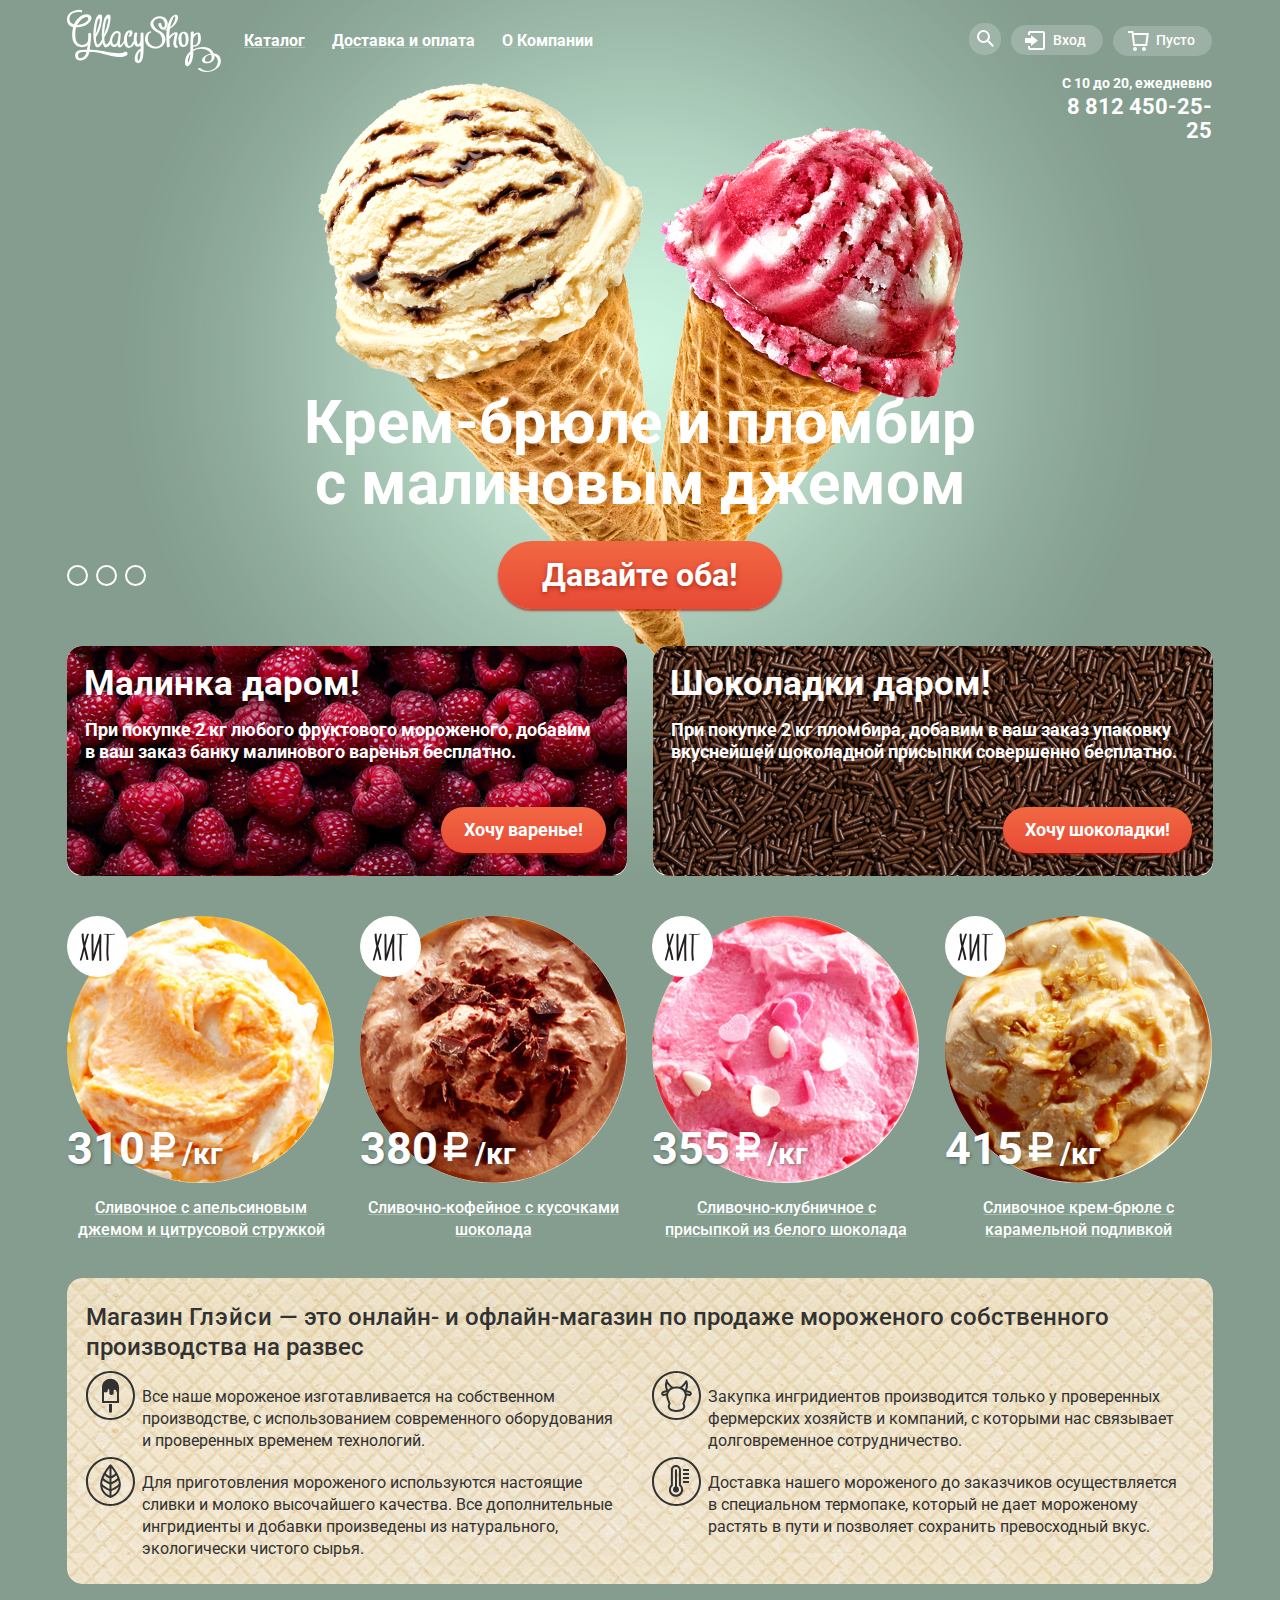
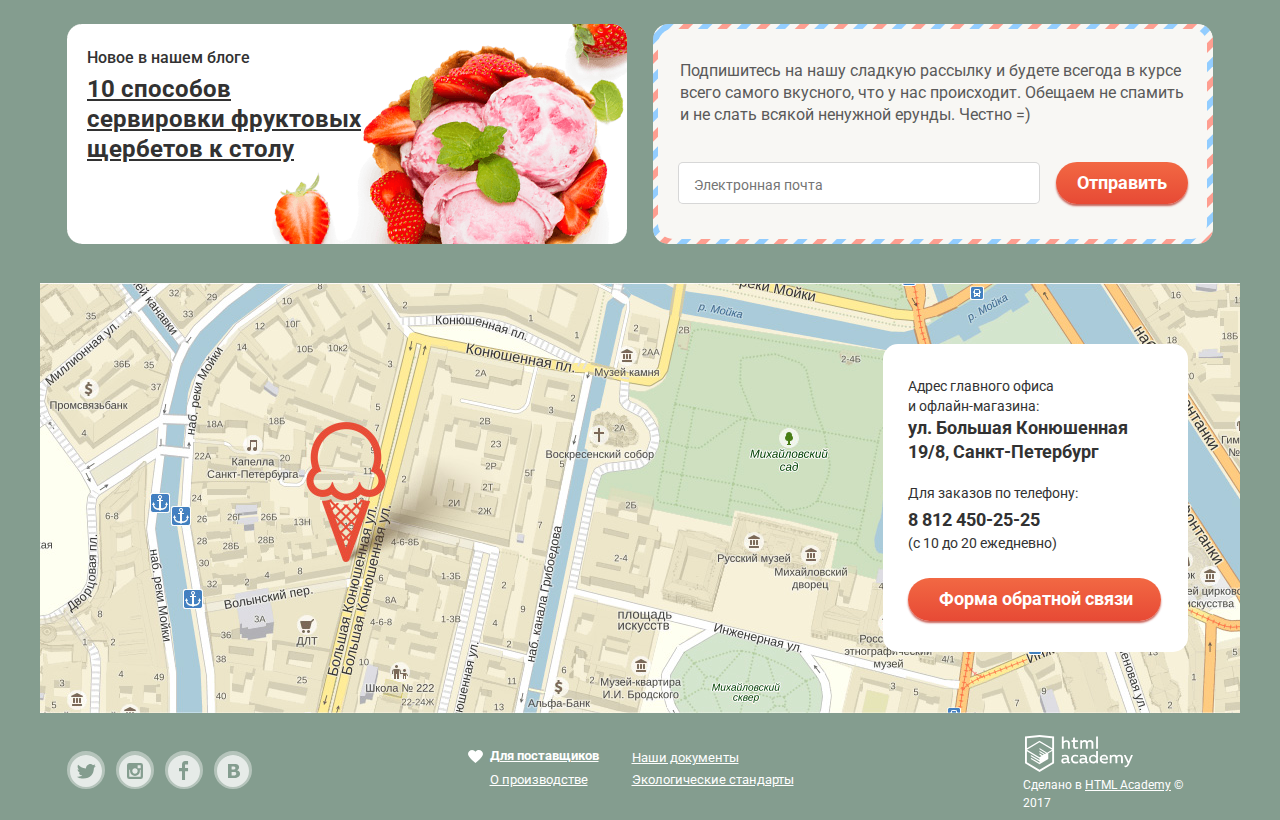
==== index.html @ 8c3cd5ec "css compressor" ====
<!DOCTYPE html>
<html lang="ru">
  <head>
    <meta charset="utf-8">
    <title>Магазин Gllacy Shop</title>
    <link rel="stylesheet" href="https://fonts.googleapis.com/css?family=Roboto:400,500,700&amp;subset=cyrillic">
    <link rel="stylesheet" href="css/normalize.css">
    <link rel="stylesheet" href="css/style.min.css" type="text/css">
  </head>
  <body>
    <header class="main_header container">
      <nav class="main_nav">
        <a class="main_header_logo">
          <img src="img/logo.svg" width="154" height="64" alt="логотип магазина Глейси"></a>
        <div class="main_header_wrapper">
          <ul class="site_nav_index site_nav">
            <li class="site_nav_item">
              <a class="site_nav_a" href="catalog.html">Каталог</a>
              <ul class="sub_menu">
                <li>
                  <a class="site_nav_first catalog_item" href="#">Новинки</a></li>
                <li>
                  <a class="catalog_item" href="catalog.html">Сливочное</a></li>
                <li>
                  <a class="catalog_item" href="#">Щербеты</a></li>
                <li>
                  <a class="catalog_item" href="#">Фруктовый лед</a></li>
                <li>
                  <a class="catalog_item" href="#">Мелорин</a></li>
              </ul></li>
            <li class="site_nav_item">
              <a class="site_nav_a" href="#">Доставка и оплата</a></li>
            <li class="site_nav_item">
              <a class="site_nav_a" href="#">О Компании</a></li>
          </ul>

<!--                   Поиск / Вход / Корзина       -->
          <div class="user_nav nav_phone">
<!--                                Поиск        -->
            <div class="nav_search_wrapper">
              <a class="user_nav_btn search_ref" href="#">
                <span class="visually_hidden">Поиск</span>
                <svg xmlns="http://www.w3.org/2000/svg" xmlns:xlink="http://www.w3.org/1999/xlink" width="17" height="17" viewBox="0 0 17 17"><path fill="#fff" d="M16.958 15.527L11.75 10.32A6.455 6.455 0 0 0 13 6.5 6.5 6.5 0 1 0 6.5 13a6.465 6.465 0 0 0 3.839-1.263l5.205 5.204 1.414-1.414zM6.5 11C4.019 11 2 8.981 2 6.5S4.019 2 6.5 2 11 4.019 11 6.5 8.981 11 6.5 11z"/></svg></a>
              <section class="modal modal_search">
                <h2 class="visually_hidden">Поиск</h2>
                <form class="search_form" action="https://echo.htmlacademy.ru" method="post">
                  <label for="search"></label>
                  <input class="input" type="search" id="search" name="search" placeholder="Что ищем?">
                </form>
              </section>
             </div>
<!--                                 Вход         -->
            <div class="nav_login_wrapper">
              <a class="user_nav_btn login_ref" href="#">
                <svg xmlns="http://www.w3.org/2000/svg" xmlns:xlink="http://www.w3.org/1999/xlink" width="21" height="19" viewBox="0 0 21 19"><g fill="#000"><path d="M6 14.875L12.917 9.5 6 4.125v2.917H-.042v4.917H6z"/><path d="M18 0H5C3.9 0 3 .9 3 2v2h2V2h13v15H5v-2H3v2c0 1.1.9 2 2 2h13c1.1 0 2-.9 2-2V2c0-1.1-.9-2-2-2z"/></g></svg>
                <span>Вход</span></a>
              <section class="modal modal_login">
                <h2 class="visually_hidden">Вход</h2>
                <form class="login_form" action="https://echo.htmlacademy.ru" method="post">
                  <p>
                    <label class="visually_hidden" for="login_email">email</label>
                    <input class="input" type="text" id="login_email" name="login_email" placeholder="Электронная почта">
                  </p>
                  <p>
                    <label class="visually_hidden" for="login_pass">Пароль</label>
                    <input class="input" type="password" id="login_pass" name="password" placeholder="Пароль">
                  </p>
                  <button class="button" type="submit">Войти</button>
                  <div class="modal_login_links">
                    <a href="#">Забыли пароль?</a>
                    <a href="#">Новая регистрация</a>
                  </div>
                </form>
              </section>
            </div>
<!--                           Корзина           -->
            <div class="nav_basket_wrapper">
              <a class="user_nav_btn basket_ref">
                <svg xmlns="http://www.w3.org/2000/svg" width="21" height="20" viewBox="0 0 21 20"><g fill="#FFF"><path d="M5.657 2.031L5.422 0H0v2h3.64l1.5 13h13.988l1.699-12.969H5.657zM17.372 13H6.922L5.888 4.031h12.66L17.372 13z"/><circle cx="6.984" cy="18" r="2"/><circle cx="15.984" cy="18" r="2"/></g></svg>
                <span>Пусто</span></a>
              <div class="time_phone">
                <p class="time">С 10 до 20, ежедневно</p>
                <p class="phone">8 812 450-25-25</p>
              </div>
            </div>
          </div>
        </div>
      </nav>
    </header>

    <main class="container">
      <h1 class="visually_hidden">Магазин Глейси</h1>
<!--                    Слайдер                 -->
      <input class="visually_hidden input" type="radio" id="slide_1" name="switch" checked>
      <input class="visually_hidden input" type="radio" id="slide_2" name="switch">
      <input class="visually_hidden input" type="radio" id="slide_3" name="switch">
        <section class="slider">
          <h2 class="visually_hidden">Слайдер</h2>
          <div class="slider_controls">
            <label for="slide_c1">Первый слайд</label>
            <input class="visually_hidden input" type="radio" id="slide_c1" name="switch_slide" checked>
            <label for="slide_c2">Второй слайд</label>
            <input class="visually_hidden input" type="radio" id="slide_c2" name="switch_slide">
            <label for="slide_c3">Третий слайд</label>
            <input class="visually_hidden input" type="radio" id="slide_c3" name="switch_slide">
          </div>
          <ul class="slider_list">
            <li class="slider_item slide" id="slide1">
              <p>Крем-брюле и пломбир с малиновым джемом</p>
              <button class="button slider_btn" type="button">Давайте оба!</button>
            </li>
<!--        <li class="slider_item slide" id="slide2">
              <p>Шоколадный пломбир и лимонный сорбет</p>
              <button class="button slider_btn" type="button">Давайте оба!</button>
            </li>
            <li class="slider_item slide" id="slide3">
              <p>Пломбир с помадкой и клубничный щербет</p>
              <button class="button slider_btn" type="button">Давайте оба!</button>
            </li> -->
          </ul>
        </section>

<!--                          Предложение               -->
      <ul class="offer">
        <li>
          <span>Малинка даром!</span>
          <p>При покупке 2 кг любого фруктового мороженого, добавим в ваш заказ банку малинового варенья бесплатно.</p>
          <a class="button" href="#">Хочу варенье!</a>
        </li>
        <li>
          <span>Шоколадки даром!</span>
          <p>При покупке 2 кг пломбира, добавим в ваш заказ упаковку вкуснейшей шоколадной присыпки совершенно бесплатно.</p>
          <a class="button offer_2" href="#">Хочу шоколадки!</a>
        </li>
      </ul>

<!--                                Хиты            -->
      <section class="products">
        <h2 class="visually_hidden">Популярная продукция</h2>
        <ul class="products_list">
          <li class="products_item">
            <div class="product_card">
              <button class="button quick_btn" type="button">Быстрый просмотр</button>
            </div>
            <a class="hit" href="#">
              <img class="ice_cr_pic" src="img/ice_cream_01.jpg" width="267" height="267" alt="мороженое хит">
              <div class="price">
                <span>310</span>
                <img src="img/ruble.svg" width="29" height="34" alt="рублей">
                <span class="kg"> /кг</span>
                <p>Сливочное с апельсиновым джемом и цитрусовой стружкой</p>
              </div>
            </a>
          </li>
          <li>
            <div class="product_card">
              <button class="button quick_btn" type="button">Быстрый просмотр</button>
            </div>
            <a class="hit" href="#">
              <img class="ice_cr_pic" src="img/ice_cream_02.jpg" width="267" height="267" alt="изображение мороженого 2">
              <div class="price">
                <span>380</span>
                <img src="img/ruble.svg" width="29" height="34" alt="рублей">
                <span class="kg"> /кг</span>
                <p>Сливочно-кофейное с кусочками шоколада</p>
              </div>
            </a>
          </li>
          <li>
            <div class="product_card">
              <button class="button quick_btn" type="button">Быстрый просмотр</button>
            </div>
            <a class="hit" href="#">
              <img class="ice_cr_pic" src="img/ice_cream_03.jpg" width="267" height="267" alt="изображение мороженого 3">
              <div class="price">
                <span>355</span>
                <img src="img/ruble.svg" width="29" height="34" alt="рублей">
                <span class="kg"> /кг</span>
                <p>Сливочно-клубничное с присыпкой из белого шоколада</p>
              </div>
            </a>
          </li>
          <li>
            <div class="product_card">
              <button class="button quick_btn" type="button">Быстрый просмотр</button>
            </div>
            <a class="hit" href="#">
              <img class="ice_cr_pic" src="img/ice_cream_04.jpg" width="267" height="267" alt="изображение мороженого 4">
              <div class="price">
                <span>415</span>
                <img src="img/ruble.svg" width="29" height="34" alt="рублей">
                <span class="kg"> /кг</span>
                <p>Сливочное крем-брюле с карамельной подливкой</p>
              </div>
            </a>
          </li>
        </ul>
      </section>

      <section class="description">
        <p>Магазин <span>Глэйси</span> — это онлайн- и офлайн-магазин по продаже мороженого собственного производства на развес</p>
        <h2 class="visually_hidden">Преимущества</h2>
        <ul class="descr_list">
          <li class="descr_item-1">Все наше мороженое изготавливается на собственном производстве, с использованием современного оборудования и проверенных временем технологий.</li>
          <li class="descr_item-2">Закупка ингридиентов производится только у проверенных фермерских хозяйств и компаний, с которыми нас связывает долговременное сотрудничество.</li>
          <li class="descr_item-3">Для приготовления мороженого используются настоящие сливки и молоко высочайшего качества. Все дополнительные ингридиенты и добавки произведены из натурального, экологически чистого сырья.</li>
          <li class="descr_item-4">Доставка нашего мороженого до заказчиков осуществляется в специальном термопаке, который не дает мороженому растять в пути и позволяет сохранить превосходный вкус.</li>
        </ul>
      </section>

      <div class="blog_n_subscr">
        <article class="blog">
          <h2>Новое в нашем блоге</h2>
          <a href="#">10 способов сервировки фруктовых щербетов к столу</a>
        </article>
        <section class="subscripe">
        <h2 class="visually_hidden">Подписка</h2>
          <form class="subscr_form" action="https://echo.htmlacademy.ru" method="post">
            <p>Подпишитесь на нашу сладкую рассылку и будете всегода в курсе всего самого вкусного, что у нас происходит. Обещаем не спамить и не слать всякой ненужной ерунды. Честно =)</p>
            <div class="subscr_mail">
              <label class="visually_hidden" for="email_3_id">Электронная почта</label>
              <input class="input" type="text" id="email_3_id" name="subscripe_email" placeholder="Электронная почта">
              <button class="button" type="button">Отправить</button>
            </div>
          </form>
        </section>
      </div>

      <section class="contacts">
        <h2 class="visually_hidden">Контакты</h2>
        <img src="img/map.jpg" width="1200" height="430" alt="карта">
        <div class="address">
          <p>Адрес главного офиса и офлайн-магазина:</p>
          <p>ул. Большая Конюшенная 19/8, Санкт-Петербург</p>
          <p>Для заказов по телефону:</p>
          <p>8 812 450-25-25</p>
          <p>(с 10 до 20 ежедневно)</p>
          <a class="button feedback_btn" href="#">Форма обратной связи</a>
        </div>
      </section>
    </main>

    <footer class="footer container">
      <div class="footer_socials_column">
        <ul class="socials">
          <li><a class="socials_link" href="#">
            <img src="img/soc_twitter.svg" width="32" height="32" alt="Глейси в twitter"></a></li>
          <li><a class="socials_link" href="#">
            <img src="img/soc_instagram.svg" width="32" height="32" alt="Глейси в instagram"></a></li>
          <li><a class="socials_link" href="#">
            <img src="img/soc_facebook.svg" width="32" height="32" alt="Глейси в facebook"></a></li>
          <li><a class="socials_link" href="#">
            <img src="img/soc_vk.svg" width="32" height="32" alt="Глейси в vkontakte"></a></li>
        </ul>
      </div>
      <div class="footer_links_column">
        <div class="footer_links">
          <a class="footer_link hart" href="#" >Для поставщиков</a>
          <a class="footer_link" href="#" >Наши документы</a>
          <a class="footer_link" href="#" >О производстве</a>
          <a class="footer_link" href="#" >Экологические стандарты</a>
        </div>
      </div>
      <div class="footer_copyright_column">
        <a href="https://htmlacademy.ru/intensive/htmlcss">
          <img class="footer_logo" src="img/logo-htmlacademy.svg" width="108" height="39" alt="логотип html academy"></a>
        <p>Сделано в
        <a href="https://htmlacademy.ru/intensive/htmlcss">HTML Academy</a>
        &copy; 2017</p>
      </div>
     </footer>
<!--                Форма 'Обратная связь'   -->
      <div class="feedback_wrapper">
        <section class="modal modal_feedback">
          <h2 class="visually_hidden">Обратная связь</h2>
          <form class="feedback_form" action="https://echo.htmlacademy.ru" method="post">
            <p>Мы обязательно вам ответим!</p>
            <p><label class="visually_hidden" for="name_id">Как вас зовут?</label>
              <input class="input" type="text" id="name_id" name="name" placeholder="Как вас зовут?"></p>
            <p><label class="visually_hidden" for="email_2_id">Ваша почта для ответа?</label>
              <input class="input" type="text" id="email_2_id" name="feedback_email" placeholder="Ваша почта для ответа?"></p>
            <p><label class="visually_hidden" for="message">Напишите что-нибудь</label>
              <textarea class="feedback_text" rows="5" id="message" name="message">Напишите что-нибудь...</textarea></p>
            <button class="button feedback_send_btn" type="submit">Отправить</button>
            <button class="modal_close" type="button" aria-label="Закрыть"></button>
          </form>
        </section>
      </div>
  </body>
</html>
---- css/style.min.css ----
.modal,.sub_menu,.product_card,.quick_btn,.feedback_wrapper{display:none}.visually_hidden{position:absolute;width:1px;height:1px;margin:-1px;clip:rect(0 0 0 0)}.site_nav,.sub_menu,.slider_list,.products_list,.offer,.descr_list,.breadcrumbs,.fat_list,.filler,.pagination_list,.socials{list-style:none;padding:0;margin:0}body{font-family:Roboto,Arial,sans-serif;font-size:16px;font-weight:500;line-height:16px;color:#fff;min-width:1200px;background-image:url(../img/slider1_pic.png);background-repeat:no-repeat;background-position:top center;background-color:#849d8f}.catalog_background{background:-webkit-gradient(linear,left top,left bottom,from(#9cb0a5),color-stop(40%,#849d8f));background:-webkit-linear-gradient(top,#9cb0a5,#849d8f 40%);background:-o-linear-gradient(top,#9cb0a5,#849d8f 40%);background:linear-gradient(to bottom,#9cb0a5,#849d8f 40%)}a{color:#fff;-webkit-text-decoration-color:transparent;text-decoration-color:transparent}.button{display:inline-block;font:inherit;text-align:center;vertical-align:middle;color:#fff;font-size:18px;font-weight:700;line-height:24px;background:#f26843;background:-webkit-gradient(linear,left top,left bottom,from(#f26843),to(#e74a35));background:-webkit-linear-gradient(top,#f26843 0%,#e74a35 100%);background:-o-linear-gradient(top,#f26843 0%,#e74a35 100%);background:linear-gradient(to bottom,#f26843 0%,#e74a35 100%);border-radius:50px;-webkit-box-shadow:0 2px 2px rgba(172,16,0,0.64);box-shadow:0 2px 2px rgba(172,16,0,0.64);border:none;padding:0;margin:0;cursor:pointer}.button:hover,.button:focus{background:-webkit-gradient(linear,left top,left bottom,from(#f58669),to(#ec6f5e));background:-webkit-linear-gradient(top,#f58669 0%,#ec6f5e 100%);background:-o-linear-gradient(top,#f58669 0%,#ec6f5e 100%);background:linear-gradient(to bottom,#f58669 0%,#ec6f5e 100%);-webkit-box-shadow:0 2px 2px rgba(172,16,0,1);box-shadow:0 2px 2px rgba(172,16,0,1)}.button:active{background:-webkit-gradient(linear,left top,left bottom,from(#d84732),to(#e1613e));background:-webkit-linear-gradient(top,#d84732 0%,#e1613e 100%);background:-o-linear-gradient(top,#d84732 0%,#e1613e 100%);background:linear-gradient(to bottom,#d84732 0%,#e1613e 100%);-webkit-box-shadow:inset 0 2px 2px rgba(172,16,0,1);box-shadow:inset 0 2px 2px rgba(172,16,0,1)}.container{width:1146px;padding-right:27px;padding-left:27px;margin:0 auto}.main_header{display:-webkit-box;display:-ms-flexbox;display:flex}.main_nav{display:-webkit-box;display:-ms-flexbox;display:flex;-webkit-box-pack:center;-ms-flex-pack:center;justify-content:center;min-height:100px}.main_header_logo{width:154px;height:64px;padding-top:9px;margin-right:9px}.main_header_wrapper{display:-webkit-box;display:-ms-flexbox;display:flex;-webkit-box-pack:justify;-ms-flex-pack:justify;justify-content:space-between;width:992px;margin:0}.site_nav_index{min-width:350px}.site_nav_catalog{min-width:363px}.user_nav{display:-webkit-box;display:-ms-flexbox;display:flex;-webkit-box-align:start;-ms-flex-align:start;align-items:flex-start;margin-top:23px}.site_nav{position:relative;display:-webkit-box;display:-ms-flexbox;display:flex;-ms-flex-wrap:wrap;flex-wrap:wrap;width:700px;padding:0;margin-top:32px}.site_nav a{color:#fff;font-size:16px;font-weight:700;line-height:18px;-webkit-text-decoration-color:#a9bcb1;text-decoration-color:#a9bcb1;padding:5px 13px 6px 14px}.site_nav a:hover,.site_nav a:focus{color:#323232;text-decoration:none;background-color:#f7f6f3;border-radius:15px}.site_nav a:active{text-decoration:none;background-color:#ededed;border-radius:15px;-webkit-box-shadow:inset 0 2px 1px #696969;box-shadow:inset 0 2px 1px #696969}.site_nav .current:hover,.site_nav .current:focus{color:#fff;background-color:#d07058}.site_nav .current{color:#fff;background-color:#d07058;border-radius:15px}.site_nav_item:hover .sub_menu,.site_nav_item:focus .sub_menu{display:block}.sub_menu{position:absolute;top:37px;left:7px;width:143px;-webkit-box-shadow:0 20px 20px rgba(0,0,0,0.4);box-shadow:0 20px 20px rgba(0,0,0,0.4);background-color:#f8f7f4;border-radius:6px}.sub_menu a{display:block;color:#323232;font-size:14px;font-weight:400;line-height:16px;padding:5px 15px}.sub_menu .catalog_item{margin-bottom:5px;margin-top:5px;text-decoration:none}.sub_menu .catalog_item:hover,.sub_menu .catalog_item:focus{background-color:#fbded7;border-radius:0}.sub_menu .catalog_item:active{background-color:#f6b5a5;border-radius:0}.sub_menu .current_catalog_item{color:#fff;background-color:#d07058;border-radius:0}.site_nav_first{position:relative}.site_nav_first::after{content:"";position:absolute;bottom:0;left:5px;width:128px;height:1px;background-color:rgba(0,0,0,0.2)}.sub_menu li:hover,.sub_menu li:focus{background-color:#fbded7}.sub_menu li:active{background-color:#f6b5a5}.user_nav_btn{font:inherit;text-align:center;color:#fff;font-size:14px;font-weight:500;line-height:16px;min-width:32px;min-height:32px;margin-right:10px;background-color:rgba(255,255,255,0.2);border-radius:15px;border:none;cursor:pointer}.login_ref span,.basket_full span,.basket_ref span{display:inline-block;vertical-align:top;padding:7px 0}.login_ref svg,.basket_full svg,.basket_ref svg{position:relative;top:6px;right:4px}.search_ref svg{position:relative;top:7px}.login_ref path{fill:#fff}.user_nav_btn:hover,.user_nav_btn:focus{color:#323232;background-color:#f8f7f4}.nav_search_wrapper{position:relative;display:-webkit-box;display:-ms-flexbox;display:flex;padding-bottom:10px}.nav_login_wrapper,.nav_basket_wrapper{position:relative;padding-bottom:10px;margin-top:2px}.search_ref{background-color:rgba(255,255,255,0.2)}.login_ref{padding:6px 17px 8px 18px}.basket_ref{padding:6px 17px 8px 19px}.basket_full{color:#323232;background-color:#f8f7f4}.search_ref:hover path,.search_ref:focus path,.login_ref:hover path,.login_ref:focus path,.basket_ref:not(.basket_full):hover path,.basket_ref:not(.basket_full):focus path,.basket_ref:hover circle,.basket_ref:focus circle{fill:#323232}.nav_search_wrapper:hover .modal_search,.nav_search_wrapper:focus .modal_search{display:block}.nav_login_wrapper:hover .modal_login,.nav_login_wrapper:focus .modal_login{display:block}.b_full:hover .modal_basket,.b_full:focus .modal_basket{display:block}.b_full:active .modal_basket{display:block}.nav_phone{position:relative}.time_phone{position:absolute;top:50px;right:10px;text-align:right;min-width:170px;z-index:2}.time_phone p{padding-bottom:4px;margin:0}.time{font-size:14px;font-weight:700;line-height:16px}.phone{font-size:22px;font-weight:700;line-height:24px}.slider{position:absolute;top:0;text-align:center;color:#fff;width:1146px;min-height:881px;z-index:-1}.slide{position:relative}.slider p{font-size:60px;font-weight:700;line-height:61px;width:700px;margin:392px auto 27px}.slider_controls{position:absolute;top:565px;left:0;font-size:0;z-index:2}.slider_controls label{display:inline-block;vertical-align:top;width:17px;height:17px;margin-right:8px;background-color:transparent;border:2px solid #fff;border-radius:50%;cursor:pointer}.slider_btn{font-size:32px;font-weight:700;line-height:44px;text-shadow:0 2px 5px rgba(160,32,11,0.76);width:284px;height:68px}.offer{display:-webkit-box;display:-ms-flexbox;display:flex;margin-top:546px;margin-bottom:40px}.offer li{display:block;width:560px;min-height:230px;border-radius:15px}.offer li:first-child{margin-right:26px;background-color:#4f0b19;background-image:url(../img/offer_raspberry.jpg)}.offer li:nth-child(2){background-color:#41281c;background-image:url(../img/offer_chocolate.jpg)}.offer span{display:block;font-size:35px;font-weight:700;line-height:41px;padding-top:17px;padding-left:17px}.offer p{display:block;font-size:18px;font-weight:700;line-height:22px;padding-left:18px;margin:15px 28px 44px 0}.offer a{display:block;width:165px;padding:11px 0;margin:0 21px 0 auto}.offer .offer_2{width:189px}.description{display:-webkit-box;display:-ms-flexbox;display:flex;-webkit-box-orient:vertical;-webkit-box-direction:normal;-ms-flex-direction:column;flex-direction:column;color:#323232;font-size:16px;font-weight:400;line-height:22px;min-height:306px;padding:0;margin-bottom:40px;border-radius:15px;background-color:#ebdfc4;background:url(../img/waffle.png)}.description p{color:#323232;font-size:24px;font-weight:500;line-height:30px;padding-left:19px}.description span{letter-spacing:1px}.descr_list{display:-webkit-box;display:-ms-flexbox;display:flex;-ms-flex-wrap:wrap;flex-wrap:wrap;padding:0}.descr_list li{position:relative;width:476px;padding:0 15px 20px 75px}.descr_item-1::before{content:"";position:absolute;left:19px;top:-15px;width:49px;height:49px;background-image:url(../img/descr_ice-cream.svg)}.descr_item-2::before{content:"";position:absolute;left:19px;top:-15px;width:49px;height:49px;background-image:url(../img/descr_cow.svg)}.descr_item-3::before{content:"";position:absolute;left:19px;top:-15px;width:49px;height:49px;background-image:url(../img/descr_eco.svg)}.descr_item-4::before{content:"";position:absolute;left:19px;top:-15px;width:49px;height:49px;background-image:url(../img/descr_thermometer.svg)}.blog_n_subscr{display:-webkit-box;display:-ms-flexbox;display:flex;-webkit-box-pack:center;-ms-flex-pack:center;justify-content:center;margin-bottom:39px}.blog{color:#323232;font-size:16px;font-weight:500;line-height:22px;min-width:560px;min-height:220px;margin-right:26px;border-radius:15px;background-color:#fff;background-image:url(../img/blog_pic.png)}.blog h2{color:#323232;font-size:16px;font-weight:500;line-height:22px;padding:23px 0 0 20px;margin:0 0 5px}.blog a{display:block;color:#323232;font-size:24px;font-weight:700;line-height:30px;-webkit-text-decoration-color:#323232;text-decoration-color:#323232;width:281px;padding:0;padding-left:20px;margin:0}.blog a:hover,.blog a:focus{color:#e84d37;-webkit-text-decoration-color:#e84d37;text-decoration-color:#e84d37}.subscripe{display:-webkit-box;display:-ms-flexbox;display:flex;width:560px;-webkit-box-sizing:border-box;box-sizing:border-box;border-radius:15px;background-image:url(../img/mail_pic_strip.svg);background-position:50% 50%}.subscripe p{color:#5a5a5a;font-size:16px;font-weight:400;line-height:22px;width:507px;padding:31px 27px 0 22px;margin:0 0 36px}.subscr_form{width:549px;margin:5px;background-color:#f8f7f4;-webkit-box-sizing:border-box;box-sizing:border-box;border-radius:15px}.subscr_mail{display:-webkit-box;display:-ms-flexbox;display:flex;-ms-flex-pack:distribute;justify-content:space-around;margin:0 11px 0 12px}.subscr_mail .input{width:362px;height:42px;background-color:#fff}.subscr_mail .button{padding:0 21px}.contacts{position:relative;margin:0 0 0 -27px}.contacts .address{display:-webkit-box;display:-ms-flexbox;display:flex;-webkit-box-orient:vertical;-webkit-box-direction:normal;-ms-flex-direction:column;flex-direction:column;position:absolute;top:61px;right:25px;width:260px;padding:32px 20px 31px 25px;border-radius:15px;background-color:#fff}.address p{color:#323232;font-size:14px;font-weight:400;line-height:22px;width:155px;margin:0}.address p:first-child{line-height:20px}.address p:nth-child(2),.address p:nth-child(4){font-size:18px;font-weight:700;line-height:24px;width:230px}.address p:nth-child(2){margin-bottom:18px}.address p:nth-child(3){width:175px;margin-bottom:4px}.contacts .button{width:250px;padding:9px 0 10px 3px;margin-top:24px}.footer_links{color:#fff;font-size:13px;font-weight:400;line-height:18px}.footer_links a:first-child{color:#fff;font-size:13px;font-weight:700;line-height:18px}.products span:hover,.products span:focus,.products p:hover,.products p:focus,.footer_links a:hover,.footer_links a:focus,.footer a:last-of-type:hover,.footer a:last-of-type:focus{color:#ffbc9e}.ice_cream_h2{font-size:35px;font-weight:700;line-height:41px;margin-top:2px;margin-bottom:12px}.breadcrumbs{display:-webkit-box;display:-ms-flexbox;display:flex;-webkit-box-pack:start;-ms-flex-pack:start;justify-content:flex-start;font-size:14px;font-weight:400;line-height:16px}.breadcrumbs li:not(.breadcrumbs-current)::after{content:"»";padding:0 7px}.breadcrumbs a{position:relative}.breadcrumbs a::after{content:"";position:absolute;right:0;left:0;bottom:0;height:1px;background:#fff}.filter{display:-webkit-box;display:-ms-flexbox;display:flex;-ms-flex-wrap:wrap;flex-wrap:wrap;width:865px;margin-bottom:39px}.filter_sort p{padding-left:16px;margin-bottom:6px}.filter_select{color:#fff;font-size:16px;font-weight:500;line-height:18px;width:194px;height:37px;padding-left:16px;margin-right:14px;margin-bottom:15px;background-color:rgba(255,255,255,0.2);border-radius:50px;border:none}.filter_select:hover{color:#323232}.price_filter{margin-right:14px}.price_filter p{padding-left:16px;margin-bottom:6px}.range_controls .scale{position:relative;top:16px;left:22px;width:176px;height:4px;background-color:rgba(248,247,244,0.5)}.range_controls .scale::after{content:"";position:absolute;left:28px;width:100px;height:4px;background-color:#f8f7f4}.range_controls{position:relative;width:220px;height:37px;background-color:rgba(255,255,255,0.2);border-radius:50px;border:none}.range_controls .price_switch{position:absolute;top:8px;left:0;width:4px;height:4px;padding:0;border:8px solid #fff;background-color:rgba(255,255,255,0.2);border-radius:50%;cursor:pointer}.range_controls .price_switch_min{left:36px}.range_controls .price_switch_max{left:134px}.fat_filter{min-width:415px}.fat_filter p{padding-left:16px;margin-bottom:6px}.fat_list{display:-webkit-box;display:-ms-flexbox;display:flex;-webkit-box-orient:horizontal;-webkit-box-direction:normal;-ms-flex-direction:row;flex-direction:row;-ms-flex-pack:distribute;justify-content:space-around;width:415px;height:37px;background-color:rgba(255,255,255,0.2);border-radius:50px;border:none}.fat_list_item{position:relative;top:11px;left:20px;cursor:pointer}.fat_list_item::before{content:"";display:block;position:absolute;top:-4px;left:-32px;width:14px;height:14px;border:4px solid rgba(255,255,255,0.8);border-radius:50%}.fat_list_item:last-child{margin-right:12px}.fat_filter input[type="radio"]{display:none}.fat_list_item input:checked + label::after{content:"";position:absolute;top:3px;left:-25px;border:4px solid rgba(255,255,255,0.8);border-radius:50%}.filler_filter legend{padding-left:16px;margin-bottom:6px}.filler_filter{padding:0;margin:0;margin-right:13px;border:0 none}.filler{display:-webkit-box;display:-ms-flexbox;display:flex;-ms-flex-pack:distribute;justify-content:space-around;width:703px;height:37px;background-color:rgba(255,255,255,0.2);border-radius:50px;border:none}.filler_filter_item{position:relative;top:11px;cursor:pointer}.filler_filter input[type="checkbox"]{display:none}.filler_filter label{position:relative;left:15px}.filler_filter label::before{content:"";position:absolute;top:-1px;left:-33px;width:18px;height:18px;border:2px solid rgba(255,255,255,0.8);border-radius:2px}.filler_filter label:hover,.filler_filter label:focus{cursor:pointer}.filter_btn{font:inherit;text-align:center;vertical-align:middle;color:#fff;font-size:16px;font-weight:500;line-height:18px;max-width:144px;height:36px;padding:0 30px;margin:0;margin-top:23px;background-color:rgba(255,255,255,0.2);border:2px solid #fff;border-radius:50px;cursor:pointer}.filter_btn:hover,.filter_btn:focus{color:#323232;background-color:#fff}.filter_btn:active{color:#323232;-webkit-box-shadow:inset 0 2px 1px #696969;box-shadow:inset 0 2px 1px #696969;background-color:#ededed}.products_list{display:-webkit-box;display:-ms-flexbox;display:flex;-ms-flex-wrap:wrap;flex-wrap:wrap;-webkit-box-pack:justify;-ms-flex-pack:justify;justify-content:space-between;width:1146px;margin:0 auto}.products_list a{display:block}.products_list > li{position:relative;width:268px;height:322px;margin-bottom:40px}.ice_cr_pic{border-radius:50%}.hit::after{content:"";position:absolute;top:0;left:0;width:61px;height:61px;background-image:url(../img/HIT.svg);background-repeat:no-repeat;background-position:center}.products_list img:nth-of-type(2){position:absolute;top:0;left:0}.products_list a{text-decoration:none}.products_list p{text-align:center;color:#fff;font-size:16px;font-weight:500;line-height:22px;padding:5px 5px 0}.products_list span{text-align:left;color:#fff;font-size:45px;font-weight:700;line-height:45px;text-shadow:1px 1px 3px rgba(49,50,53,0.5)}.products_list .kg{font-size:30px}.price{position:relative;top:-60px}.price p{text-decoration:underline;-webkit-text-decoration-color:#a9bcb1;text-decoration-color:#a9bcb1}.products_list li:hover .product_card,.products_list li:focus .product_card{display:block}.products_list li:hover a,.products_list li:focus a{position:relative;z-index:4}.products_list li:hover p,.products_list li:focus p{color:#fff}.products_list li:hover span,.products_list li:focus span{color:#fff}.products_list li:hover .quick_btn,.products_list li:focus .quick_btn{display:block;z-index:6}.product_card{position:absolute;top:-6px;left:-14px;width:293px;min-height:377px;padding-bottom:22px;background-color:rgba(248,247,244,0.2);-webkit-box-shadow:0 20px 20px rgba(0,0,0,0.4);box-shadow:0 20px 20px rgba(0,0,0,0.4);border-radius:5px;z-index:5}.quick_btn{position:absolute;top:340px;left:50px;padding:9px 15px;margin:0}.pagination_list{display:-webkit-box;display:-ms-flexbox;display:flex;-webkit-box-pack:end;-ms-flex-pack:end;justify-content:flex-end;padding-bottom:35px;margin:42px 0 4px auto;border-bottom:1px solid rgba(255,255,255,0.3)}.pagination_item{color:#fff;font-size:16px;font-weight:500;line-height:18px;margin:0 10px}.pagi_item_current{position:relative}.pagi_item_current::after{content:"";position:absolute;top:-5px;left:-8px;width:27px;height:26px;background-color:#fff;border-radius:50%;border:none;z-index:-1}.pagi_item_current a{color:#323232}.pagi_1{width:8px;height:14px;background-image:url(../img/pagination_back.png)}.pagi_2{width:8px;height:14px;background-image:url(../img/pagination_next.png)}.footer{min-height:104px;display:-webkit-box;display:-ms-flexbox;display:flex;-webkit-box-pack:justify;-ms-flex-pack:justify;justify-content:space-between}.footer_socials_column{width:192px;margin-right:208px}.footer_links_column{width:305px;margin-right:206px}.footer_copyright_column{width:190px;margin-top:18px}.footer_copyright_column p{font-size:12px;font-weight:400;line-height:18px;padding:0;margin:0}.footer_copyright_column a{text-decoration:underline}.footer_logo{position:relative;left:2px}.socials{display:-webkit-box;display:-ms-flexbox;display:flex;-webkit-box-pack:start;-ms-flex-pack:start;justify-content:flex-start;padding-top:35px}.socials_link{display:-webkit-box;display:-ms-flexbox;display:flex;-webkit-box-pack:center;-ms-flex-pack:center;justify-content:center;-webkit-box-align:center;-ms-flex-align:center;align-items:center;-ms-flex-wrap:wrap;flex-wrap:wrap;width:38px;height:38px;margin-right:11px;border:4px solid rgba(255,255,255,0.5);border-radius:50%;-webkit-box-sizing:border-box;box-sizing:border-box;opacity:.8}.socials_link:hover,.socials_link:focus{opacity:1}.socials_link:active{opacity:.7}.hart{position:relative}.hart::before{content:"";position:absolute;left:-22px;top:3px;width:15px;height:13px;background-image:url(../img/heart.svg);background-repeat:no-repeat;background-position:center}.footer_links{display:-webkit-box;display:-ms-flexbox;display:flex;-ms-flex-wrap:wrap;flex-wrap:wrap;line-height:22px;width:307px;margin-top:31px}.footer_links a{text-decoration:underline}.footer_link:nth-child(odd){width:142px}.input{color:#999;font-size:14px;font-weight:400;line-height:24px;padding:0 0 0 7px;margin:0}.modal{color:#323232;font-size:13px;font-weight:400;line-height:16px;background-color:#f8f7f4;-webkit-box-shadow:0 20px 20px rgba(0,0,0,0.4);box-shadow:0 20px 20px rgba(0,0,0,0.4);border-radius:5px}.modal_search{position:absolute;top:38px;right:10px;width:341px;padding:20px 15px}.search_form .input{min-width:311px}.modal_login{position:absolute;top:38px;right:10px;width:277px;padding:20px 17px 22px 19px;z-index:4}.modal_login a{position:relative;bottom:7px;color:#323232;padding-bottom:5px;padding-left:10px}.modal_login_links{display:-webkit-inline-box;display:-ms-inline-flexbox;display:inline-flex;-webkit-box-orient:vertical;-webkit-box-direction:normal;-ms-flex-direction:column;flex-direction:column;text-decoration:underline}.modal_login button{padding:8px 22px}.modal_login input{width:241px;margin:0}.feedback_wrapper{position:fixed;top:0;right:0;bottom:0;left:0;background-color:rgba(0,0,0,0.3);z-index:6}.modal_feedback{position:fixed;top:50%;left:50%;width:477px;padding:15px 0 20px 26px;margin-top:-115px;margin-left:-231px;font-size:24px;font-weight:500;line-height:28px;z-index:7}.modal_feedback p{margin:0;margin-bottom:10px}.feedback_form input[type="text"]{font:inherit;font-size:16px;font-weight:400;line-height:24px;min-width:267px}.feedback_text{font:inherit;color:#999;font-size:16px;font-weight:400;line-height:24px;width:428px;padding:13px 0 0 15px;resize:vertical}.feedback_btn:hover .feedback_wrapper{display:block}.feedback_send_btn{padding:10px 20px;margin-left:290px}.modal_close{position:absolute;top:19px;right:27px;width:18px;height:17px;border:0;background-color:transparent;background-image:url(../img/cross-big.svg);cursor:pointer}.modal_basket{position:absolute;top:37px;right:10px;min-width:540px;padding:15px 0 20px;z-index:4}.modal_basket td{font-size:13px;font-weight:400;line-height:16px;vertical-align:top;padding-top:12px}.td_price{color:#999}.modal_basket p{font-size:15px;font-weight:700;line-height:18px}.X_basket{margin:0 3px 0 5px;border:none;background:transparent}.td_img{margin:-9px 10px 10px 0}.td_name{width:218px;padding-right:26px}.td_price{padding-right:22px}.modal_basket hr{width:508px;background-color:#cacac7}.modal_basket p{text-align:right;padding-right:15px;margin-bottom:11px}.basket_full_btn_wrap{text-align:right;padding-right:15px}.basket_full_btn{padding:9px 14px 11px;border-radius:20px}.search_form input,.login_form input,.feedback_form input,.feedback_text,.basket_form input,.subscr_mail input{-webkit-box-sizing:border-box;box-sizing:border-box;padding:9px 0 6px 15px;border:1px solid rgba(178,178,178,0.52);border-radius:5px}.search_form input:hover,.login_form input:hover,.feedback_form input:hover,.feedback_text:hover,.basket_form input:hover,.subscr_mail input:hover{border:1px solid rgba(154,154,154,0.52);outline:1px solid rgba(154,154,154,0.52)}.search_form input:focus,.login_form input:focus,.feedback_form input:focus,.feedback_text:focus,.basket_form input:focus,.subscr_mail input:focus{color:#323232;font-weight:700;border:1px solid rgba(46,136,228,0.52);outline:1px solid rgba(46,136,228,0.52)}
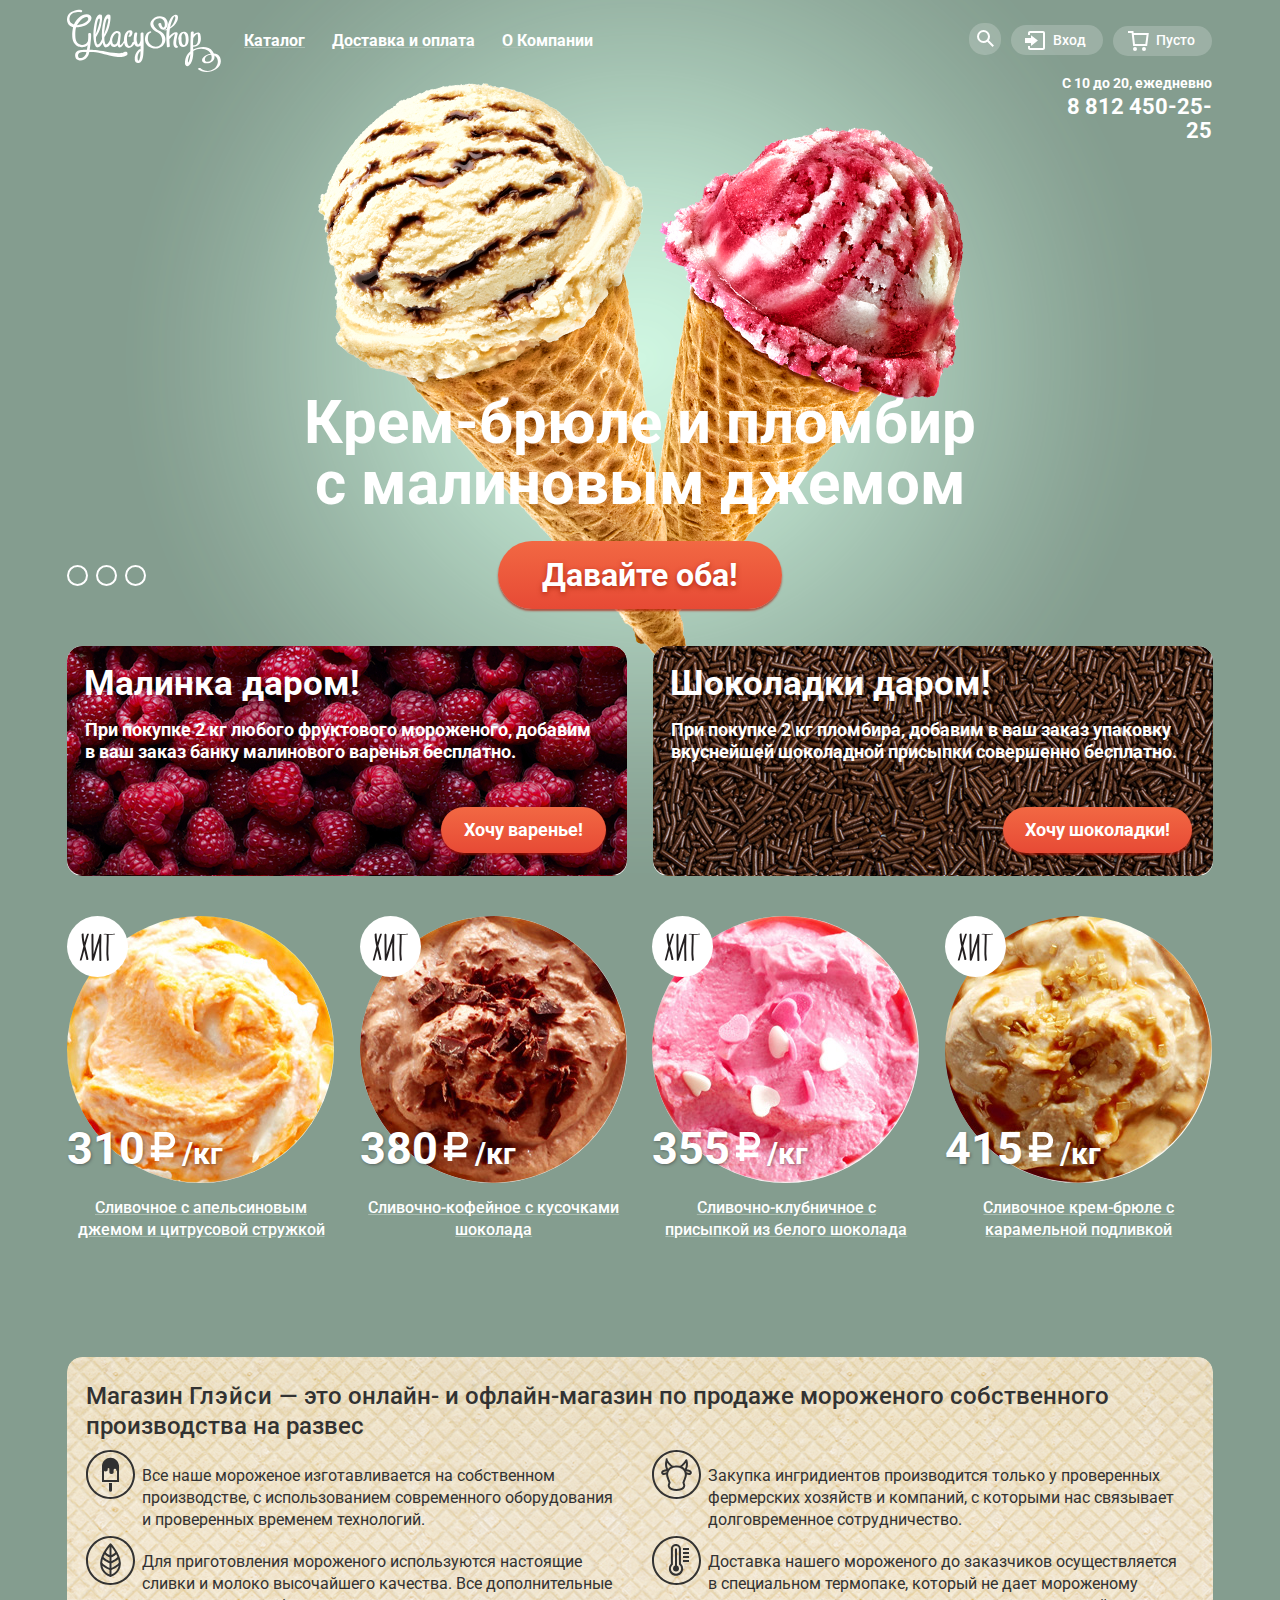
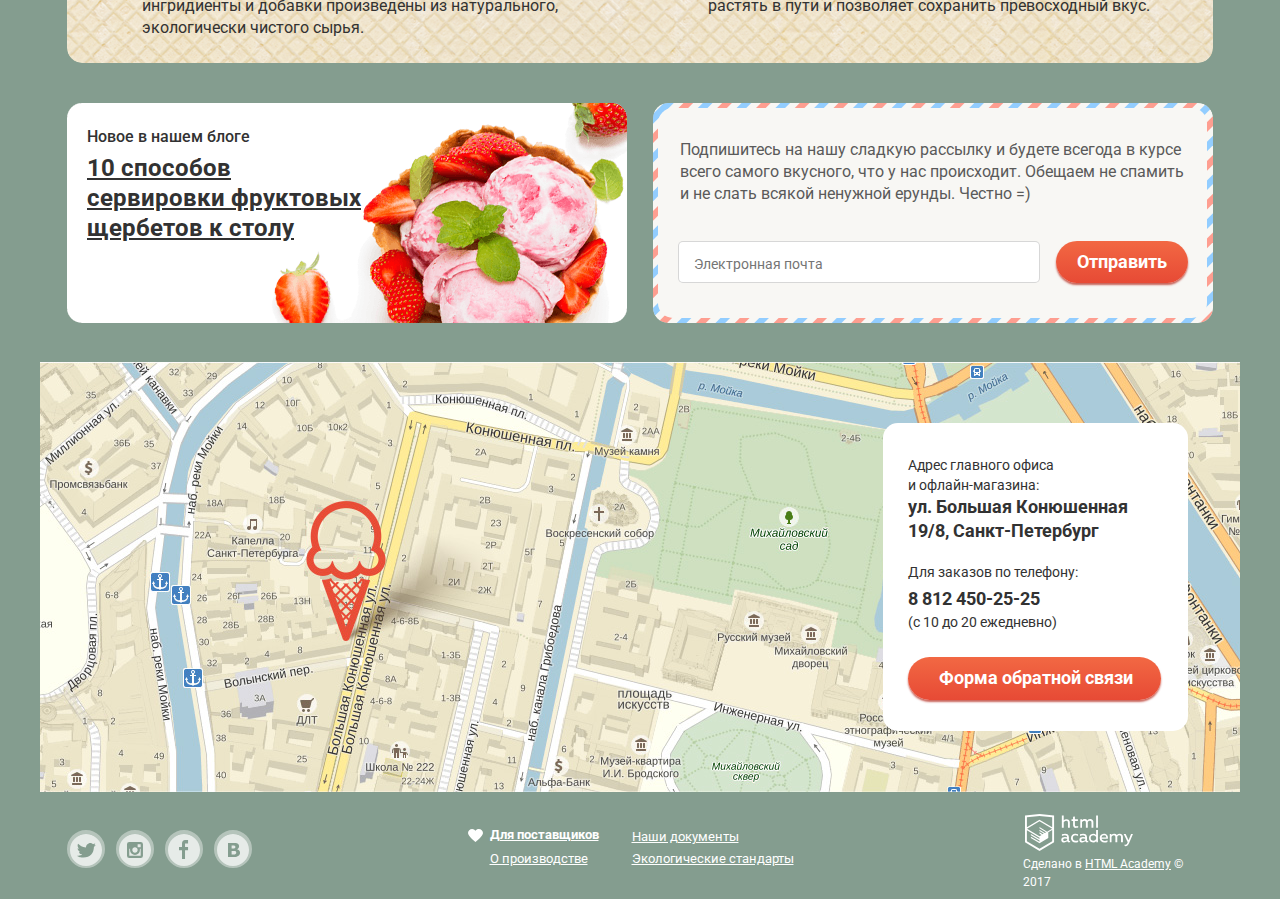
==== commit 2c9fc439: "change: X (close) pic; style 'min' comment" ====
--- a/index.html
+++ b/index.html
@@ -4,8 +4,12 @@
     <meta charset="utf-8">
     <title>Магазин Gllacy Shop</title>
     <link rel="stylesheet" href="https://fonts.googleapis.com/css?family=Roboto:400,500,700&amp;subset=cyrillic">
-    <link rel="stylesheet" href="css/normalize.css">
-    <link rel="stylesheet" href="css/style.min.css" type="text/css">
+    <link rel="stylesheet" href="css/normalize.min.css">
+    <link rel="stylesheet" href="css/style.css" type="text/css">
+
+   <!--   **********    style.min.css      **********   -->
+
+
   </head>
   <body>
     <header class="main_header container">
@@ -138,7 +142,7 @@
       <section class="products">
         <h2 class="visually_hidden">Популярная продукция</h2>
         <ul class="products_list">
-          <li class="products_item">
+          <li class="product_item">
             <div class="product_card">
               <button class="button quick_btn" type="button">Быстрый просмотр</button>
             </div>
@@ -152,7 +156,7 @@
               </div>
             </a>
           </li>
-          <li>
+          <li class="product_item">
             <div class="product_card">
               <button class="button quick_btn" type="button">Быстрый просмотр</button>
             </div>
@@ -166,7 +170,7 @@
               </div>
             </a>
           </li>
-          <li>
+          <li class="product_item">
             <div class="product_card">
               <button class="button quick_btn" type="button">Быстрый просмотр</button>
             </div>
@@ -180,7 +184,7 @@
               </div>
             </a>
           </li>
-          <li>
+          <li class="product_item">
             <div class="product_card">
               <button class="button quick_btn" type="button">Быстрый просмотр</button>
             </div>
@@ -268,23 +272,27 @@
         <a href="https://htmlacademy.ru/intensive/htmlcss">HTML Academy</a>
         &copy; 2017</p>
       </div>
-     </footer>
+    </footer>
 <!--                Форма 'Обратная связь'   -->
-      <div class="feedback_wrapper">
-        <section class="modal modal_feedback">
-          <h2 class="visually_hidden">Обратная связь</h2>
-          <form class="feedback_form" action="https://echo.htmlacademy.ru" method="post">
-            <p>Мы обязательно вам ответим!</p>
-            <p><label class="visually_hidden" for="name_id">Как вас зовут?</label>
-              <input class="input" type="text" id="name_id" name="name" placeholder="Как вас зовут?"></p>
-            <p><label class="visually_hidden" for="email_2_id">Ваша почта для ответа?</label>
-              <input class="input" type="text" id="email_2_id" name="feedback_email" placeholder="Ваша почта для ответа?"></p>
-            <p><label class="visually_hidden" for="message">Напишите что-нибудь</label>
-              <textarea class="feedback_text" rows="5" id="message" name="message">Напишите что-нибудь...</textarea></p>
-            <button class="button feedback_send_btn" type="submit">Отправить</button>
-            <button class="modal_close" type="button" aria-label="Закрыть"></button>
-          </form>
-        </section>
-      </div>
+    <div class="feedback_wrapper">
+      <section class="modal modal_feedback">
+        <h2 class="visually_hidden">Обратная связь</h2>
+        <form class="feedback_form" action="https://echo.htmlacademy.ru" method="post">
+          <p>Мы обязательно вам ответим!</p>
+          <p><label class="visually_hidden" for="name_id">Как вас зовут?</label>
+            <input class="input" type="text" id="name_id" name="name" placeholder="Как вас зовут?"></p>
+          <p><label class="visually_hidden" for="email_2_id">Ваша почта для ответа?</label>
+            <input class="input" type="text" id="email_2_id" name="feedback_email" placeholder="Ваша почта для ответа?"></p>
+          <p><label class="visually_hidden" for="message">Напишите что-нибудь</label>
+            <textarea class="feedback_text" rows="5" id="message" name="message">Напишите что-нибудь...</textarea></p>
+          <button class="button feedback_send_btn" type="submit">Отправить</button>
+          <button class="modal_close" type="button" aria-label="Закрыть"></button>
+        </form>
+      </section>
+    </div>
+    <script src="js/script.min.js"></script>
+
+   <!--    ********        min !          **********        -->
+
   </body>
 </html>
--- a/css/style.css
+++ b/css/style.css
@@ -0,0 +1,1837 @@
+/*            откл.окна             */
+.modal,
+.sub_menu,
+.product_card,
+.quick_btn,
+.feedback_wrapper {
+  display: none;
+}
+
+.modal_show {
+  display: block;
+}
+
+/*        скрытие элементов          */
+.visually_hidden {
+  position: absolute;
+
+  width: 1px;
+  height: 1px;
+  margin: -1px;
+
+  clip: rect(0 0 0 0);
+}
+
+/*              откл. маркеры ul       */
+.site_nav,
+.sub_menu,
+.slider_list,
+.products_list,
+.offer,
+.descr_list,
+.breadcrumbs,
+.fat_list,
+.filler,
+.pagination_list,
+.socials {
+  list-style: none;
+
+  padding: 0;
+  margin: 0;
+}
+
+body {
+  font-family: Roboto, Arial, sans-serif;
+  font-size: 16px;
+  font-weight: 500;
+  line-height: 16px;
+  color: #ffffff;
+
+  min-width: 1200px;
+
+  background-image: url("../img/slider1_pic.png");
+  background-repeat: no-repeat;
+  background-position: top center;
+  background-color: #849d8f;
+}
+
+.catalog_background {
+  background: -webkit-gradient(linear, left top, left bottom, from(#9cb0a5), color-stop(40%, #849d8f));
+  background: -webkit-linear-gradient(top, #9cb0a5, #849d8f 40%);
+  background: -o-linear-gradient(top, #9cb0a5, #849d8f 40%);
+  background: linear-gradient(to bottom, #9cb0a5, #849d8f 40%);
+}
+
+a {
+  color: #ffffff;
+  -webkit-text-decoration-color: transparent;
+          text-decoration-color: transparent;
+}
+
+a:hover,
+a:focus {
+  color: #ffbc9e;
+}
+
+/*            Кнопки           */
+.button {
+  display: inline-block;
+
+  font: inherit;
+  text-align: center;
+  vertical-align: middle;
+  color: #ffffff;
+  font-size: 18px;
+  font-weight: 700;
+  line-height: 24px;
+
+  background: #f26843;
+  background: -webkit-gradient(linear, left top, left bottom, from(#f26843), to(#e74a35));
+  background: -webkit-linear-gradient(top, #f26843 0%, #e74a35 100%);
+  background: -o-linear-gradient(top, #f26843 0%, #e74a35 100%);
+  background: linear-gradient(to bottom, #f26843 0%, #e74a35 100%);
+  border-radius: 50px;
+  -webkit-box-shadow: 0 2px 2px rgba(172, 16, 0, 0.64);
+          box-shadow: 0 2px 2px rgba(172, 16, 0, 0.64);
+  border: none;
+
+  padding: 0;
+  margin: 0;
+
+  cursor: pointer;
+}
+
+.button:hover,
+.button:focus {
+  background: -webkit-gradient(linear, left top, left bottom, from(#f58669), to(#ec6f5e));
+  background: -webkit-linear-gradient(top, #f58669 0%, #ec6f5e 100%);
+  background: -o-linear-gradient(top, #f58669 0%, #ec6f5e 100%);
+  background: linear-gradient(to bottom, #f58669 0%, #ec6f5e 100%);
+  -webkit-box-shadow: 0 2px 2px rgba(172, 16, 0, 1);
+          box-shadow: 0 2px 2px rgba(172, 16, 0, 1);
+}
+
+.button:active {
+  background: -webkit-gradient(linear, left top, left bottom, from(#d84732), to(#e1613e));
+  background: -webkit-linear-gradient(top, #d84732 0%, #e1613e 100%);
+  background: -o-linear-gradient(top, #d84732 0%, #e1613e 100%);
+  background: linear-gradient(to bottom, #d84732 0%, #e1613e 100%);
+  -webkit-box-shadow: inset 0 2px 2px rgba(172, 16, 0, 1);
+          box-shadow: inset 0 2px 2px rgba(172, 16, 0, 1);
+}
+
+/*       Контейнер       */
+.container {
+  width: 1146px;
+  padding-right: 27px;
+  padding-left: 27px;
+  margin: 0 auto;
+}
+
+/*                  HEADER             */
+.main_header {
+  display: -webkit-box;
+  display: -ms-flexbox;
+  display: flex;
+}
+
+.main_nav {
+  display: -webkit-box;
+  display: -ms-flexbox;
+  display: flex;
+  -webkit-box-pack: center;
+     -ms-flex-pack: center;
+   justify-content: center;
+
+  min-height: 100px;
+}
+
+.main_header_logo {
+  width: 154px;
+  height: 64px;
+  padding-top: 9px;
+  margin-right: 9px;
+}
+
+.main_header_wrapper {
+  display: -webkit-box;
+  display: -ms-flexbox;
+  display: flex;
+  -webkit-box-pack: justify;
+     -ms-flex-pack: justify;
+   justify-content: space-between;
+
+  width: 992px;
+  margin: 0;
+}
+
+.site_nav_index {
+  min-width: 350px;
+}
+
+.site_nav_catalog {
+  min-width: 363px;
+}
+
+.user_nav {
+  display: -webkit-box;
+  display: -ms-flexbox;
+  display: flex;
+  -webkit-box-align: start;
+     -ms-flex-align: start;
+        align-items: flex-start;
+
+  margin-top: 23px;
+}
+
+/*      Навигация (Каталог / Доставка / О компании)    */
+.site_nav {
+  position: relative;
+
+  display: -webkit-box;
+  display: -ms-flexbox;
+  display: flex;
+  -ms-flex-wrap: wrap;
+      flex-wrap: wrap;
+
+  width: 700px;
+  padding: 0;
+  margin-top: 32px;
+}
+
+.site_nav a {
+  color: #ffffff;
+  font-size: 16px;
+  font-weight: 700;
+  line-height: 18px;
+  -webkit-text-decoration-color: #a9bcb1;
+          text-decoration-color: #a9bcb1;
+
+  padding: 5px 13px 6px 14px;
+}
+
+.site_nav a:hover,
+.site_nav a:focus {
+  color: #323232;
+  text-decoration: none;
+
+  background-color: #f7f6f3;
+  border-radius: 15px;
+}
+
+.site_nav a:active {
+  text-decoration: none;
+
+  background-color: #ededed;
+  border-radius: 15px;
+  -webkit-box-shadow: inset 0 2px 1px #696969;
+          box-shadow: inset 0 2px 1px #696969;
+}
+
+.site_nav .current:hover,
+.site_nav .current:focus {
+  color: #ffffff;
+  background-color: #d07058;
+}
+
+/*     "Каталог" на стр. Каталог     */
+.site_nav .current {
+  color: #ffffff;
+
+  background-color: #d07058;
+  border-radius: 15px;
+}
+
+.site_nav_item:hover .sub_menu,
+.site_nav_item:focus .sub_menu {
+  display: block;
+}
+
+/*  подменю Каталог (новинки, сливочное..)  */
+.sub_menu {
+  position: absolute;
+  top: 37px;
+  left: 7px;
+
+  width: 143px;
+
+  -webkit-box-shadow: 0 20px 20px rgba(0, 0, 0, 0.4);
+          box-shadow: 0 20px 20px rgba(0, 0, 0, 0.4);
+  background-color: #f8f7f4;
+  border-radius: 6px;
+}
+
+.sub_menu a {
+  display: block;
+
+  color: #323232;
+  font-size: 14px;
+  font-weight: 400;
+  line-height: 16px;
+
+  padding: 5px 15px;
+}
+
+.sub_menu .catalog_item {
+  margin-bottom: 5px;
+  margin-top: 5px;
+
+  text-decoration: none;
+}
+
+.sub_menu .catalog_item:hover,
+.sub_menu .catalog_item:focus {
+  background-color: #fbded7;
+  border-radius: 0;
+}
+
+.sub_menu .catalog_item:active {
+  background-color: #f6b5a5;
+  border-radius: 0;
+}
+
+.sub_menu .current_catalog_item {
+  color: #ffffff;
+  background-color: #d07058;
+  border-radius: 0;
+}
+
+.site_nav_first {
+  position: relative;
+}
+
+/* подчёркивание в меню Каталог */
+.site_nav_first::after {
+  content: "";
+  position: absolute;
+  bottom: 0px;
+  left: 5px;
+
+  width: 128px;
+  height: 1px;
+
+  background-color: rgba(0, 0, 0, 0.2);
+}
+
+.sub_menu li:hover,
+.sub_menu li:focus {
+  background-color: #fbded7;
+}
+
+.sub_menu li:active {
+  background-color: #f6b5a5;
+}
+
+/*          Поиск / Вход / Корзина         */
+.user_nav_btn {
+  font: inherit;
+  text-align: center;
+  color: #ffffff;
+  font-size: 14px;
+  font-weight: 500;
+  line-height: 16px;
+
+  min-width: 32px;
+  min-height: 32px;
+  margin-right: 10px;
+
+  background-color: rgba(255, 255, 255, 0.2);
+
+  border-radius: 15px;
+  border: none;
+
+  cursor: pointer;
+}
+
+.login_ref span,
+.basket_full span,
+.basket_ref span {
+  display: inline-block;
+
+  vertical-align: top;
+
+  padding: 7px 0;
+}
+
+/*   сдвиг картинки   */
+.login_ref svg,
+.basket_full svg,
+.basket_ref svg {
+  position: relative;
+  top: 6px;
+  right: 4px;
+}
+
+.search_ref svg {
+  position: relative;
+  top: 7px;
+}
+
+.login_ref path {
+  fill: #ffffff;
+}
+
+.user_nav_btn:hover,
+.user_nav_btn:focus {
+  color: #323232;
+
+  background-color: #f8f7f4;
+}
+
+.nav_search_wrapper {
+  position: relative;
+
+  display: -webkit-box;
+  display: -ms-flexbox;
+  display: flex;
+
+  padding-bottom: 10px;
+}
+
+.nav_login_wrapper,
+.nav_basket_wrapper {
+  position: relative;
+
+  padding-bottom: 10px;
+  margin-top: 2px;
+}
+
+.search_ref {
+  background-color: rgba(255, 255, 255, 0.2);
+}
+
+.login_ref {
+  padding: 6px 17px 8px 18px;
+}
+
+.basket_ref {
+  padding: 6px 17px 8px 19px;
+}
+
+.basket_full {
+  color: #323232;
+
+  background-color: #f8f7f4;
+}
+
+.search_ref:hover path,
+.search_ref:focus path,
+.login_ref:hover path,
+.login_ref:focus path,
+.basket_ref:not(.basket_full):hover path,
+.basket_ref:not(.basket_full):focus path,
+.basket_ref:hover circle,
+.basket_ref:focus circle {
+  fill: #323232;
+}
+
+.nav_search_wrapper:hover .modal_search,
+.nav_search_wrapper:focus .modal_search {
+  display: block;
+}
+
+.nav_login_wrapper:hover .modal_login,
+.nav_login_wrapper:focus .modal_login {
+  display: block;
+}
+
+.b_full:hover .modal_basket,
+.b_full:focus .modal_basket {
+  display: block;
+}
+
+/*                   Главная                */
+.nav_phone {
+  position: relative;
+}
+
+.time_phone {
+  position: absolute;
+  top: 50px;
+  right: 10px;
+
+  min-width: 170px;
+
+  text-align: right;
+
+  z-index: 2;
+}
+
+.time_phone p {
+  padding-bottom: 4px;
+  margin: 0;
+}
+
+.time {
+  font-size: 14px;
+  font-weight: 700;
+  line-height: 16px;
+}
+
+.phone {
+  font-size: 22px;
+  font-weight: 700;
+  line-height: 24px;
+}
+
+/*                  Слайдер                  */
+.slider {
+  position: absolute;
+  top: 0;
+
+  text-align: center;
+  color: #ffffff;
+
+  width: 1146px;
+  min-height: 881px;
+
+  z-index: -1;
+}
+
+.slide {
+  position: relative;
+}
+
+.slider p {
+  font-size: 60px;
+  font-weight: 700;
+  line-height: 61px;
+
+  width: 700px;
+  margin: 392px auto 27px auto;
+}
+
+.slider_controls {
+  position: absolute;
+  top: 565px;
+  left: 0;
+
+  font-size: 0;
+
+  z-index: 2;
+}
+
+.slider_controls label {
+  display: inline-block;
+  vertical-align: top;
+
+  width: 17px;
+  height: 17px;
+  margin-right: 8px;
+
+  background-color: transparent;
+  border: 2px solid #ffffff;
+  border-radius: 50%;
+
+  cursor: pointer;
+}
+
+.slider_btn {
+  font-size: 32px;
+  font-weight: 700;
+  line-height: 44px;
+  text-shadow: 0 2px 5px rgba(160, 32, 11, 0.76);
+
+  width: 284px;
+  height: 68px;
+}
+
+/*                   Предложение (Малинка Шоколад)        */
+.offer {
+  display: -webkit-box;
+  display: -ms-flexbox;
+  display: flex;
+
+  margin-top: 546px;
+  margin-bottom: 40px;
+}
+
+.offer li {
+  display: block;
+
+  width: 560px;
+  min-height: 230px;
+
+  border-radius: 15px;
+}
+
+.offer li:first-child {
+  margin-right: 26px;
+
+  background-color: #4f0b19;
+  background-image: url(../img/offer_raspberry.jpg);
+}
+
+.offer li:nth-child(2) {
+  background-color: #41281c;
+  background-image: url(../img/offer_chocolate.jpg);
+}
+
+.offer span {
+  display: block;
+
+  font-size: 35px;
+  font-weight: 700;
+  line-height: 41px;
+
+  padding-top: 17px;
+  padding-left: 17px;
+}
+
+.offer p {
+  display: block;
+
+  font-size: 18px;
+  font-weight: 700;
+  line-height: 22px;
+
+  padding-left: 18px;
+  margin: 15px 28px 44px 0;
+}
+
+.offer a {
+  display: block;
+
+  width: 165px;
+  padding: 11px 0 11px 0;
+  margin: 0 21px 0 auto;
+}
+
+.offer .offer_2 {
+  width: 189px;
+}
+
+/*               Преимущества         */
+.description {
+  display: -webkit-box;
+  display: -ms-flexbox;
+  display: flex;
+  -webkit-box-orient: vertical;
+  -webkit-box-direction: normal;
+     -ms-flex-direction: column;
+         flex-direction: column;
+
+  color: #323232;
+  font-size: 16px;
+  font-weight: 400;
+  line-height: 22px;
+
+  min-height: 306px;
+  padding: 0;
+  margin-bottom: 40px;
+
+  border-radius: 15px;
+  background-color: #ebdfc4;
+  background: url("../img/waffle.png");
+}
+
+.description p {
+  color: #323232;
+  font-size: 24px;
+  font-weight: 500;
+  line-height: 30px;
+
+  padding-left: 19px;
+}
+
+.description span {
+  letter-spacing: 1px; }
+
+.descr_list {
+  display: -webkit-box;
+  display: -ms-flexbox;
+  display: flex;
+  -ms-flex-wrap: wrap;
+      flex-wrap: wrap;
+
+  padding: 0;
+}
+
+.descr_list li {
+  position: relative;
+
+  width: 476px;
+  padding: 0 15px 20px 75px;
+}
+
+.descr_item-1::before {
+  content: "";
+  position: absolute;
+  left: 19px;
+  top: -15px;
+
+  width: 49px;
+  height: 49px;
+  background-image: url("../img/descr_ice-cream.svg");
+}
+
+.descr_item-2::before {
+  content: "";
+  position: absolute;
+  left: 19px;
+  top: -15px;
+
+  width: 49px;
+  height: 49px;
+  background-image: url("../img/descr_cow.svg");
+}
+
+.descr_item-3::before {
+  content: "";
+  position: absolute;
+  left: 19px;
+  top: -15px;
+
+  width: 49px;
+  height: 49px;
+  background-image: url("../img/descr_eco.svg");
+}
+
+.descr_item-4::before {
+  content: "";
+  position: absolute;
+  left: 19px;
+  top: -15px;
+
+  width: 49px;
+  height: 49px;
+  background-image: url("../img/descr_thermometer.svg");
+}
+
+/*               Блог и Подписка           */
+.blog_n_subscr {
+  display: -webkit-box;
+  display: -ms-flexbox;
+  display: flex;
+  -webkit-box-pack: center;
+     -ms-flex-pack: center;
+   justify-content: center;
+
+  margin-bottom: 39px;
+}
+
+/*         Блог           */
+.blog {
+  color: #323232;
+  font-size: 16px;
+  font-weight: 500;
+  line-height: 22px;
+
+  min-width: 560px;
+  min-height: 220px;
+  margin-right: 26px;
+
+  border-radius: 15px;
+  background-color: #ffffff;
+  background-image: url("../img/blog_pic.png");
+}
+
+.blog h2 {
+  color: #323232;
+  font-size: 16px;
+  font-weight: 500;
+  line-height: 22px;
+
+  padding: 23px 0 0 20px;
+  margin: 0 0 5px 0;
+}
+
+.blog a {
+  display: block;
+  color: #323232;
+  font-size: 24px;
+  font-weight: 700;
+  line-height: 30px;
+  -webkit-text-decoration-color: #323232;
+          text-decoration-color: #323232;
+
+  width: 281px;
+  padding: 0;
+  padding-left: 20px;
+  margin: 0;
+}
+
+.blog a:hover,
+.blog a:focus {
+  color: #e84d37;
+  -webkit-text-decoration-color: #e84d37;
+          text-decoration-color: #e84d37;
+}
+
+/*        Подписка          */
+.subscripe {
+  display: -webkit-box;
+  display: -ms-flexbox;
+  display: flex;
+
+  width: 560px;
+
+  -webkit-box-sizing: border-box;
+          box-sizing: border-box;
+  border-radius: 15px;
+  background-image: url("../img/mail_pic_strip.svg");
+  background-position: 50% 50%;
+}
+
+.subscripe p {
+  color: #5a5a5a;
+  font-size: 16px;
+  font-weight: 400;
+  line-height: 22px;
+
+  width: 507px;
+  padding: 31px 27px 0 22px;
+  margin: 0 0 36px 0;
+}
+
+.subscr_form {
+  width: 549px;
+  margin: 5px;
+
+  background-color: #f8f7f4;
+  -webkit-box-sizing: border-box;
+          box-sizing: border-box;
+  border-radius: 15px;
+}
+
+.subscr_mail {
+  display: -webkit-box;
+  display: -ms-flexbox;
+  display: flex;
+  -ms-flex-pack: distribute;
+   justify-content: space-around;
+
+  margin: 0 11px 0 12px;
+}
+
+.subscr_mail .input {
+  width: 362px;
+  height: 42px;
+
+  background-color: #ffffff;
+}
+
+.subscr_mail .button {
+  padding: 0px 21px;
+}
+
+/*              Карта и Контакты            */
+.contacts {
+  position: relative;
+
+  margin: 0 0 0 -27px;
+}
+
+.contacts .address{
+  display: -webkit-box;
+  display: -ms-flexbox;
+  display: flex;
+  -webkit-box-orient: vertical;
+  -webkit-box-direction: normal;
+     -ms-flex-direction: column;
+         flex-direction: column;
+
+  position: absolute;
+  top: 61px;
+  right: 25px;
+
+  width: 260px;
+  padding: 32px 20px 31px 25px;
+
+  border-radius: 15px;
+  background-color: #ffffff;
+}
+
+.address p {
+  color: #323232;
+  font-size: 14px;
+  font-weight: 400;
+  line-height: 22px;
+
+  width: 155px;
+  margin: 0;
+}
+
+.address p:first-child {
+  line-height: 20px;
+}
+
+.address p:nth-child(2),
+.address p:nth-child(4) {
+  font-size: 18px;
+  font-weight: 700;
+  line-height: 24px;
+
+  width: 230px;
+}
+
+.address p:nth-child(2) {
+  margin-bottom: 18px;
+}
+
+.address p:nth-child(3) {
+  width: 175px;
+  margin-bottom: 4px;
+}
+
+.contacts .button {
+  width: 250px;
+  padding: 9px 0 10px 3px;
+  margin-top: 24px;
+}
+
+/*                   Футер                */
+.footer_links {
+  color: #ffffff;
+  font-size: 13px;
+  font-weight: 400;
+  line-height: 18px;
+}
+
+.footer_links a:first-child {
+  color: #ffffff;
+  font-size: 13px;
+  font-weight: 700;
+  line-height: 18px;
+}
+
+/*              стр. Каталог             */
+/*   "Сливочное мороженое"    */
+.ice_cream_h2 {
+  font-size: 35px;
+  font-weight: 700;
+  line-height: 41px;
+
+  margin-top: 2px;
+  margin-bottom: 12px;
+}
+
+.breadcrumbs {
+  display: -webkit-box;
+  display: -ms-flexbox;
+  display: flex;
+  -webkit-box-pack: start;
+     -ms-flex-pack: start;
+   justify-content: flex-start;
+
+  font-size: 14px;
+  font-weight: 400;
+  line-height: 16px;
+}
+
+.breadcrumbs li:not(.breadcrumbs-current)::after {
+  content: "»";
+
+  padding: 0 7px;
+}
+
+.breadcrumbs a {
+  position: relative;
+}
+
+.breadcrumbs a::after {
+  content: "";
+  position: absolute;
+  right: 0;
+  left: 0;
+  bottom: 0;
+
+  height: 1px;
+
+  background: white;
+}
+
+/*               Фильтры               */
+.filter {
+  display: -webkit-box;
+  display: -ms-flexbox;
+  display: flex;
+  -ms-flex-wrap: wrap;
+      flex-wrap: wrap;
+
+  width: 865px;
+  margin-bottom: 39px;
+}
+
+.filter_sort p {
+  padding-left: 16px;
+  margin-bottom: 6px;
+}
+
+.filter_select {
+  color: #ffffff;
+  font-size: 16px;
+  font-weight: 500;
+  line-height: 18px;
+
+  width: 194px;
+  height: 37px;
+  padding-left: 16px;
+  margin-right: 14px;
+  margin-bottom: 15px;
+
+  background-color: rgba(255, 255, 255, 0.2);
+  border-radius: 50px;
+  border: none;
+}
+
+.filter_select:hover {
+  color: #323232;
+}
+
+.price_filter {
+  margin-right: 14px;
+}
+
+.price_filter p {
+  padding-left: 16px;
+  margin-bottom: 6px;
+}
+
+.range_controls .scale {
+  position: relative;
+  top: 16px;
+  left: 22px;
+
+  width: 176px;
+  height: 4px;
+
+  background-color: rgba(248, 247, 244, 0.5);
+}
+
+.range_controls .scale::after {
+  content: "";
+  position: absolute;
+  left: 28px;
+
+  width: 100px;
+  height: 4px;
+
+  background-color: rgb(248, 247, 244);
+}
+
+.range_controls {
+  position: relative;
+
+  width: 220px;
+  height: 37px;
+
+  background-color: rgba(255, 255, 255, 0.2);
+  border-radius: 50px;
+  border: none;
+}
+
+.range_controls .price_switch {
+  position: absolute;
+  top: 8px;
+  left: 0;
+
+  width: 4px;
+  height: 4px;
+  padding: 0;
+
+  border: 8px solid #ffffff;
+  background-color: rgba(255, 255, 255, 0.2);
+  border-radius: 50%;
+
+  cursor: pointer;
+}
+
+.range_controls .price_switch_min {
+  left: 36px;
+}
+
+.range_controls .price_switch_max {
+  left: 134px;
+}
+
+/*         фильтр жирности         */
+.fat_filter {
+  min-width: 415px;
+}
+
+.fat_filter p {
+  padding-left: 16px;
+  margin-bottom: 6px;
+}
+
+.fat_list {
+  display: -webkit-box;
+  display: -ms-flexbox;
+  display: flex;
+  -webkit-box-orient: horizontal;
+  -webkit-box-direction: normal;
+     -ms-flex-direction: row;
+         flex-direction: row;
+  -ms-flex-pack: distribute;
+   justify-content: space-around;
+
+  width: 415px;
+  height: 37px;
+
+  background-color: rgba(255, 255, 255, 0.2);
+  border-radius: 50px;
+  border: none;
+}
+
+.fat_list_item {
+  position: relative;
+  top: 11px;
+  left: 20px;
+
+  cursor: pointer;
+}
+
+.fat_list_item::before {
+  content: "";
+  display: block;
+
+  position: absolute;
+  top: -4px;
+  left: -32px;
+
+  width: 14px;
+  height: 14px;
+
+  border: 4px solid rgba(255, 255, 255, 0.8);
+  border-radius: 50%;
+}
+
+.fat_list_item:last-child {
+  margin-right: 12px;
+}
+
+.fat_filter input[type="radio"] {
+  display: none;
+}
+
+.fat_list_item input:checked + label::after {
+  content: "";
+  position: absolute;
+  top: 3px;
+  left: -25px;
+
+  border: 4px solid rgba(255, 255, 255, 0.8);
+  border-radius: 50%;
+}
+
+/*         фильтр начинки         */
+.filler_filter legend {
+  padding-left: 16px;
+  margin-bottom: 6px;
+}
+
+.filler_filter {
+  padding: 0;
+  margin: 0;
+  margin-right: 13px;
+
+  border: 0 none;
+}
+
+.filler {
+  display: -webkit-box;
+  display: -ms-flexbox;
+  display: flex;
+  -ms-flex-pack: distribute;
+   justify-content: space-around;
+
+  width: 703px;
+  height: 37px;
+
+  background-color: rgba(255, 255, 255, 0.2);
+  border-radius: 50px;
+  border: none;
+}
+
+.filler_filter_item {
+  position: relative;
+  top: 11px;
+
+  cursor: pointer;
+}
+
+.filler_filter input[type="checkbox"] {
+  display: none;
+}
+
+.filler_filter label {
+  position: relative;
+  left: 15px;
+}
+
+.filler_filter label::before {
+  content: "";
+  position: absolute;
+  top: -1px;
+  left: -33px;
+
+  width: 18px;
+  height: 18px;
+
+  border: 2px solid rgba(255, 255, 255, 0.8);
+  border-radius: 2px;
+}
+
+.filler_filter label:hover,
+.filler_filter label:focus {
+  cursor: pointer;
+}
+
+/*   Кнопка Применить   */
+.filter_btn{
+  font: inherit;
+  text-align: center;
+  vertical-align: middle;
+  color: #ffffff;
+  font-size: 16px;
+  font-weight: 500;
+  line-height: 18px;
+
+  max-width: 144px;
+  height: 36px;
+  padding: 0 30px;
+  margin: 0;
+  margin-top: 23px;
+
+  background-color: rgba(255, 255, 255, 0.2);
+  border: 2px solid #ffffff;
+  border-radius: 50px;
+
+  cursor: pointer;
+}
+
+.filter_btn:hover,
+.filter_btn:focus {
+  color: #323232;
+  background-color: #ffffff;
+}
+
+.filter_btn:active {
+  color: #323232;
+  -webkit-box-shadow: inset 0 2px 1px #696969;
+          box-shadow: inset 0 2px 1px #696969;
+  background-color: #ededed;
+}
+
+/*                каталог мороженого        */
+.products_list {
+  display: -webkit-box;
+  display: -ms-flexbox;
+  display: flex;
+  -ms-flex-wrap: wrap;
+      flex-wrap: wrap;
+  -webkit-box-pack: justify;
+     -ms-flex-pack: justify;
+   justify-content: space-between;
+
+  width: 1146px;
+  margin: 0 auto;
+}
+
+.products_list a {
+  display: block;
+}
+
+.products_list > li {
+  position: relative;
+
+  width: 268px;
+  min-height: 322px;
+  margin-bottom: 40px;
+}
+
+/*  картинка - круг  */
+.ice_cr_pic {
+  border-radius: 50%;
+}
+
+.hit::after{
+  content: "";
+  position: absolute;
+  top: 0px;
+  left: 0px;
+
+  width: 61px;
+  height: 61px;
+
+  background-image: url('../img/HIT.svg');
+  background-repeat: no-repeat;
+  background-position: center;
+}
+
+.products_list img:nth-of-type(2) {
+  position: absolute;
+  top: 0px;
+  left: 0px;
+}
+
+.products_list a {
+  text-decoration: none;
+}
+
+/*           название     */
+.products_list p {
+  text-align: center;
+  color: #ffffff;
+  font-size: 16px;
+  font-weight: 500;
+  line-height: 22px;
+
+  padding: 5px 5px 0 5px;
+
+  text-decoration: underline;
+  -webkit-text-decoration-color: #a9bcb1;
+          text-decoration-color: #a9bcb1;
+}
+
+/*            цена         */
+.products_list span {
+  text-align: left;
+  color: #ffffff;
+  font-size: 45px;
+  font-weight: 700;
+  line-height: 45px;
+
+  text-shadow: 1px 1px 3px rgba(49, 50, 53, 0.5);
+}
+
+/*             кг           */
+.products_list .kg {
+  font-size: 30px;
+}
+
+/*      цена на картинке    */
+.price {
+  position: relative;
+  top: -60px;
+}
+
+/*            включение окон         */
+.product_item:hover .product_card,
+.product_item:focus .product_card {
+  display: block;
+}
+
+.product_item:hover a,
+.product_item:focus a {
+  position: relative;
+
+  z-index: 4;
+}
+
+.product_item:hover p,
+.product_item:focus p {
+  color: #ffffff;
+}
+
+.product_item:hover span,
+.product_item:focus span {
+  color: #ffffff;
+}
+
+.product_item:hover .quick_btn,
+.product_item:focus .quick_btn {
+  display: block;
+
+  z-index: 6;
+}
+
+/*         Окно Быстрый просмотр          */
+.product_card {
+  position: absolute;
+  top: -6px;
+  left: -14px;
+
+  width: 293px;
+  min-height: 377px;
+  padding-bottom: 22px;
+
+  background-color: rgba(248,247,244,0.2);
+  -webkit-box-shadow: 0 20px 20px rgba(0, 0, 0, 0.4);
+          box-shadow: 0 20px 20px rgba(0, 0, 0, 0.4);
+  border-radius: 5px;
+
+  z-index: 5;
+}
+
+.quick_btn {
+  position: absolute;
+  top: 340px;
+  left: 50px;
+
+  padding: 9px 15px;
+  margin: 0;
+}
+
+/*         Навигация по страницам       */
+.pagination_list {
+  display: -webkit-box;
+  display: -ms-flexbox;
+  display: flex;
+  -webkit-box-pack: end;
+     -ms-flex-pack: end;
+   justify-content: flex-end;
+
+  padding-bottom: 35px;
+  margin: 42px 0 4px auto;
+
+  border-bottom: 1px solid rgba(255, 255, 255, 0.3);
+}
+
+.pagination_item {
+  color: #ffffff;
+  font-size: 16px;
+  font-weight: 500;
+  line-height: 18px;
+
+  margin: 0 10px;
+}
+
+.pagi_item_current {
+  position: relative;
+}
+
+.pagi_item_current::after {
+  content: "";
+  position: absolute;
+  top: -5px;
+  left: -8px;
+
+  width: 27px;
+  height: 26px;
+
+  background-color: #ffffff;
+  border-radius: 50%;
+  border: none;
+
+  z-index: -1;
+}
+
+.pagi_item_current a {
+  color: #323232;
+}
+
+.pagi_1 {
+  width: 8px;
+  height: 14px;
+
+  background-image: url("../img/pagination_back.png");
+}
+
+.pagi_2 {
+  width: 8px;
+  height: 14px;
+
+  background-image: url("../img/pagination_next.png");
+}
+
+/*                FOOTER           */
+.footer {
+  min-height: 104px;
+
+  display: -webkit-box;
+
+  display: -ms-flexbox;
+
+  display: flex;
+  -webkit-box-pack: justify;
+     -ms-flex-pack: justify;
+   justify-content: space-between;
+}
+
+.footer_socials_column {
+  width: 192px;
+  margin-right: 208px;
+}
+
+.footer_links_column {
+  width: 305px;
+  margin-right: 206px;
+}
+
+.footer_copyright_column {
+  width: 190px;
+  margin-top: 18px;
+}
+
+.footer_copyright_column p {
+  font-size: 12px;
+  font-weight: 400;
+  line-height: 18px;
+
+  padding: 0;
+  margin: 0;
+}
+
+.footer_copyright_column a {
+  text-decoration: underline;
+}
+
+.footer_logo {
+  position: relative;
+  left: 2px;
+}
+
+.socials {
+  display: -webkit-box;
+  display: -ms-flexbox;
+  display: flex;
+  -webkit-box-pack: start;
+     -ms-flex-pack: start;
+   justify-content: flex-start;
+
+  padding-top: 35px;
+}
+
+.socials_link {
+  display: -webkit-box;
+  display: -ms-flexbox;
+  display: flex;
+  -webkit-box-pack: center;
+     -ms-flex-pack: center;
+   justify-content: center;
+  -webkit-box-align: center;
+     -ms-flex-align: center;
+        align-items: center;
+  -ms-flex-wrap: wrap;
+      flex-wrap: wrap;
+
+  width: 38px;
+  height: 38px;
+  margin-right: 11px;
+
+  border: 4px solid rgba(255, 255, 255, 0.5);
+  border-radius: 50%;
+
+  -webkit-box-sizing: border-box;
+          box-sizing: border-box;
+  opacity: 0.8;
+}
+
+.socials_link:hover,
+.socials_link:focus {
+  opacity: 1;
+}
+
+.socials_link:active {
+  opacity: 0.7;
+}
+
+.hart {
+  position: relative;
+}
+
+.hart::before {
+  content: "";
+  position: absolute;
+  left: -22px;
+  top: 3px;
+
+  width: 15px;
+  height: 13px;
+
+  background-image: url('../img/heart.svg');
+  background-repeat: no-repeat;
+  background-position: center;
+}
+
+.footer_links {
+  display: -webkit-box;
+  display: -ms-flexbox;
+  display: flex;
+  -ms-flex-wrap: wrap;
+      flex-wrap: wrap;
+
+  line-height: 22px;
+
+  width: 307px;
+  margin-top: 31px;
+}
+
+.footer_links a {
+  text-decoration: underline;
+}
+
+.footer_link:nth-child(odd) {
+  width: 142px;
+}
+
+/*               Кнопки, Формы        */
+.input {
+  color: #999999;
+  font-size: 14px;
+  font-weight: 400;
+  line-height: 24px;
+
+  padding: 0 0 0 7px;
+  margin: 0;
+}
+
+/*                Поля форм          */
+.modal {
+  color: #323232;
+
+  font-size: 13px;
+  font-weight: 400;
+  line-height: 16px;
+
+  background-color: #f8f7f4;
+  -webkit-box-shadow: 0 20px 20px rgba(0, 0, 0, 0.4);
+          box-shadow: 0 20px 20px rgba(0, 0, 0, 0.4);
+  border-radius: 5px;
+}
+
+/*             Поле Поиска         */
+.modal_search {
+  position: absolute;
+  top: 38px;
+  right: 10px;
+
+  width: 341px;
+  padding: 20px 15px;
+}
+
+.search_form .input {
+  min-width: 311px;
+}
+
+/*              Поле Входа          */
+.modal_login {
+  position: absolute;
+  top: 38px;
+  right: 10px;
+
+  width: 277px;
+  padding: 20px 17px 22px 19px;
+
+  z-index: 4;
+}
+
+.modal_login a {
+  position: relative;
+  bottom: 7px;
+
+  color: #323232;
+
+  padding-bottom: 5px;
+  padding-left: 10px;
+}
+
+.modal_login_links {
+  display: -webkit-inline-box;
+  display: -ms-inline-flexbox;
+  display: inline-flex;
+  -webkit-box-orient: vertical;
+  -webkit-box-direction: normal;
+     -ms-flex-direction: column;
+         flex-direction: column;
+
+  text-decoration: underline;
+}
+
+.modal_login button {
+  padding: 8px 22px;
+}
+
+.modal_login input {
+  width: 241px;
+  margin: 0;
+}
+
+/*          Поле Обратной связи     */
+.feedback_wrapper {
+  position: fixed;
+  top: 0;
+  right: 0;
+  bottom: 0;
+  left: 0;
+
+  background-color: rgba(0, 0, 0, 0.3);
+
+  z-index: 6;
+}
+
+.modal_feedback {
+  position: fixed;
+  top: 50%;
+  left: 50%;
+
+  width: 477px;
+  padding: 15px 0 20px 26px;
+  margin-top: -115px;
+  margin-left: -231px;
+
+  font-size: 24px;
+  font-weight: 500;
+  line-height: 28px;
+
+  z-index: 7;
+}
+
+.modal_feedback p {
+  margin: 0;
+  margin-bottom: 10px;
+}
+
+.feedback_form input[type="text"] {
+  font: inherit;
+  font-size: 16px;
+  font-weight: 400;
+  line-height: 24px;
+
+  min-width: 267px;
+}
+
+.feedback_text {
+  font: inherit;
+  color: #999999;
+  font-size: 16px;
+  font-weight: 400;
+  line-height: 24px;
+
+  width: 428px;
+  padding: 13px 0 0 15px;
+
+  resize: vertical;
+}
+
+.feedback_btn:hover .feedback_wrapper {
+  display: block;
+}
+
+.feedback_send_btn {
+  padding: 10px 20px;
+  margin-left: 290px;
+}
+
+.modal_close {
+  position: absolute;
+  top: 19px;
+  right: 27px;
+
+  width: 18px;
+  height: 17px;
+
+  border: 0;
+  background-color: transparent;
+  background-image: url("../img/X.svg");
+
+  cursor: pointer;
+}
+
+/*             Поле Корзины        */
+.modal_basket {
+  position: absolute;
+  top: 37px;
+  right: 10px;
+
+  min-width: 540px;
+  padding: 15px 0 20px 0;
+
+  z-index: 4;
+}
+
+.modal_basket td {
+  font-size: 13px;
+  font-weight: 400;
+  line-height: 16px;
+  vertical-align: top;
+
+  padding-top: 12px;
+}
+
+.td_price {
+  color: #999999;
+}
+
+.modal_basket p {
+  font-size: 15px;
+  font-weight: 700;
+  line-height: 18px;
+}
+
+.X_basket {
+  margin: 0 3px 0 5px;
+
+  border: none;
+  background: transparent;
+}
+
+.td_img {
+  margin: -9px 10px 10px 0;
+}
+
+.td_name {
+  width: 218px;
+  padding-right: 26px;
+}
+
+.td_price {
+  padding-right: 22px;
+}
+
+.modal_basket hr {
+  width: 508px;
+
+  background-color: #cacac7;
+}
+
+.modal_basket p {
+  text-align: right;
+
+  padding-right: 15px;
+  margin-bottom: 11px;
+}
+
+.basket_full_btn_wrap {
+  text-align: right;
+
+  padding-right: 15px;
+}
+
+.basket_full_btn {
+  padding: 9px 14px 11px 14px;
+
+  border-radius: 20px;
+}
+
+/*               Поля ввода           */
+.search_form input,
+.login_form input,
+.feedback_form input,
+.feedback_text,
+.basket_form input,
+.subscr_mail input {
+  -webkit-box-sizing: border-box;
+          box-sizing: border-box;
+
+  padding: 9px 0 6px 15px;
+
+  border: 1px solid rgba(178, 178, 178, 0.52);
+  border-radius: 5px;
+}
+
+/*                 input hover - focus -     */
+.search_form input:hover,
+.login_form input:hover,
+.feedback_form input:hover,
+.feedback_text:hover,
+.basket_form input:hover,
+.subscr_mail input:hover {
+  border: 1px solid rgba(154, 154, 154, 0.52);
+  outline: 1px solid rgba(154, 154, 154, 0.52);
+}
+
+.search_form input:focus,
+.login_form input:focus,
+.feedback_form input:focus,
+.feedback_text:focus,
+.basket_form input:focus,
+.subscr_mail input:focus {
+  color: #323232;
+  font-weight: 700;
+
+  border: 1px solid rgba(46, 136, 228, 0.52);
+  outline: 1px solid rgba(46, 136, 228, 0.52);
+}
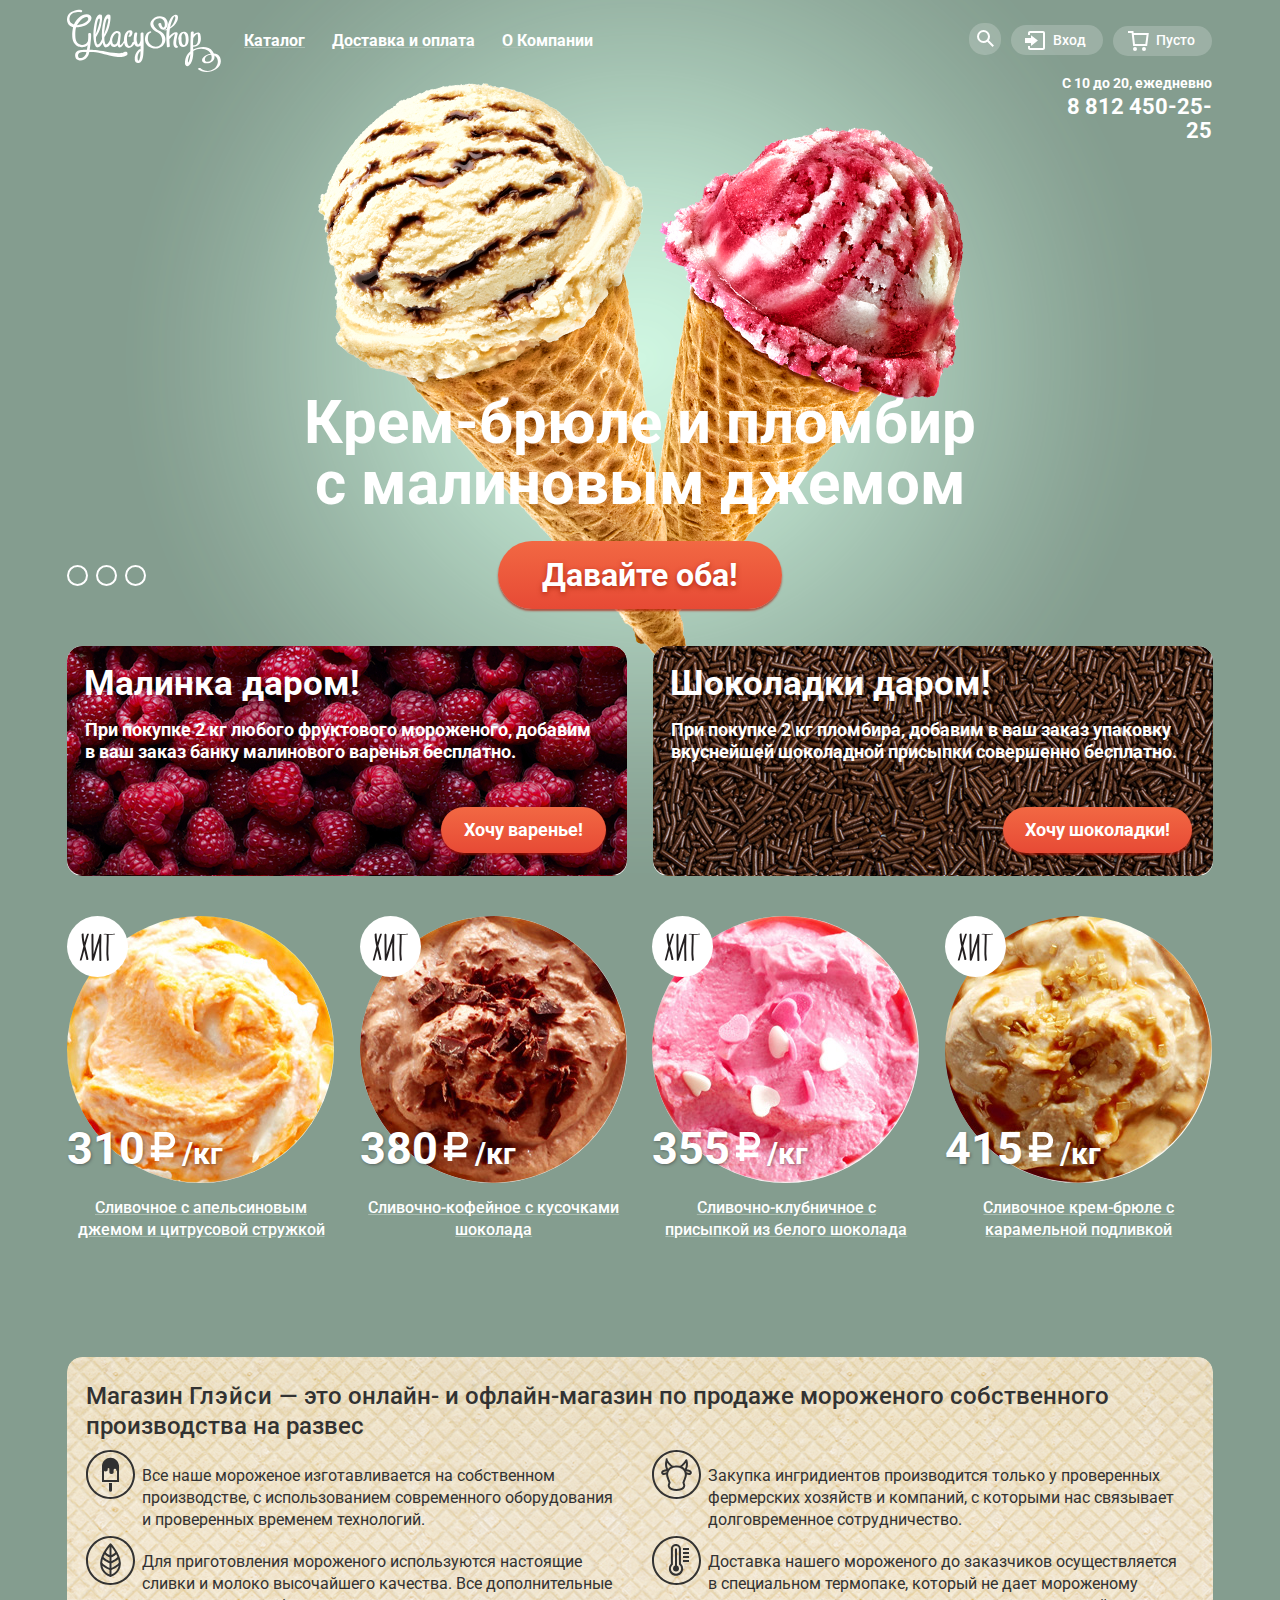
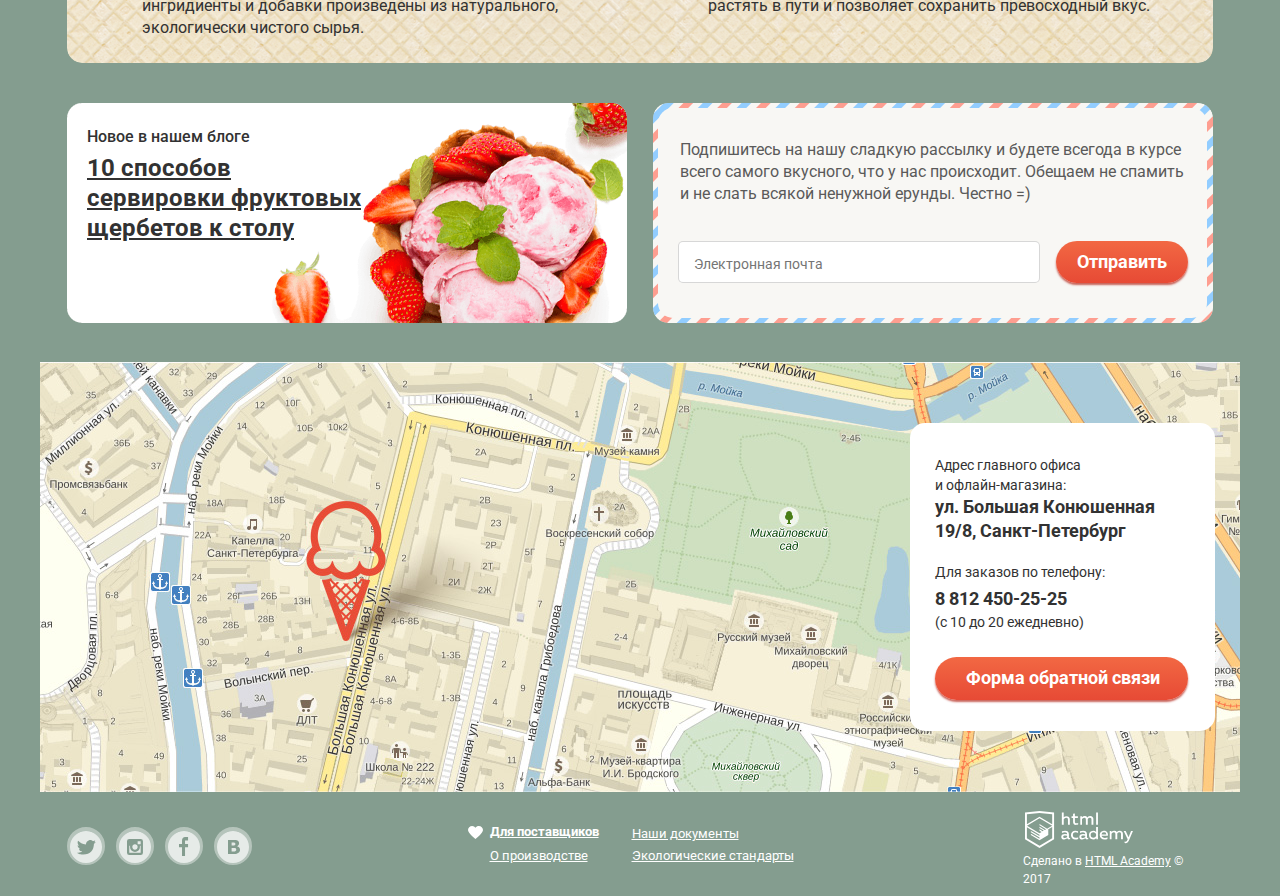
==== commit 59c7db0d: "add: map (iframe)" ====
--- a/index.html
+++ b/index.html
@@ -232,7 +232,7 @@
 
       <section class="contacts">
         <h2 class="visually_hidden">Контакты</h2>
-        <img src="img/map.jpg" width="1200" height="430" alt="карта">
+        <iframe src="https://yandex.ru/map-widget/v1/-/CBR1EUsOdC" width="1200" height="430" frameborder="1" allowfullscreen="true"></iframe>
         <div class="address">
           <p>Адрес главного офиса и офлайн-магазина:</p>
           <p>ул. Большая Конюшенная 19/8, Санкт-Петербург</p>
@@ -290,7 +290,7 @@
         </form>
       </section>
     </div>
-    <script src="js/script.min.js"></script>
+    <script src="js/script.js"></script>
 
    <!--    ********        min !          **********        -->
 
--- a/css/style.css
+++ b/css/style.css
@@ -9,6 +9,8 @@
 
 .modal_show {
   display: block;
+
+  animation: bounce 0.4s;
 }
 
 /*        скрытие элементов          */
@@ -68,11 +70,6 @@
           text-decoration-color: transparent;
 }
 
-a:hover,
-a:focus {
-  color: #ffbc9e;
-}
-
 /*            Кнопки           */
 .button {
   display: inline-block;
@@ -819,7 +816,13 @@
 .contacts {
   position: relative;
 
+  width: 1200px;
+  height: 430px;
   margin: 0 0 0 -27px;
+
+  background-image: url('../img/map.jpg');
+  background-repeat: no-repeat;
+  background-position: center;
 }
 
 .contacts .address{
@@ -880,6 +883,11 @@
   margin-top: 24px;
 }
 
+.contacts iframe {
+  position: absolute;
+
+  border: none;
+}
 /*                   Футер                */
 .footer_links {
   color: #ffffff;
@@ -1364,6 +1372,18 @@
   margin: 0;
 }
 
+/*         наведение на ссылки      */
+.products span:hover,
+.products span:focus,
+.products p:hover,
+.products p:focus,
+.footer_links a:hover,
+.footer_links a:focus,
+.footer a:last-of-type:hover,
+.footer a:last-of-type:focus {
+  color: #ffbc9e;
+}
+
 /*         Навигация по страницам       */
 .pagination_list {
   display: -webkit-box;
@@ -1674,7 +1694,7 @@
   margin-bottom: 10px;
 }
 
-.feedback_form input[type="text"] {
+.feedback_form .input {
   font: inherit;
   font-size: 16px;
   font-weight: 400;
@@ -1718,6 +1738,25 @@
   background-image: url("../img/X.svg");
 
   cursor: pointer;
+}
+
+/*           Анимация открытия окна          */
+@keyframes bounce {
+  0% {
+  transform: translateX(-2000px);
+  }
+
+  50% {
+  transform: translateX(80px);
+  }
+
+  75% {
+  transform: translateX(-18px);
+  }
+
+  100% {
+  transform: translateX(0);
+  }
 }
 
 /*             Поле Корзины        */
